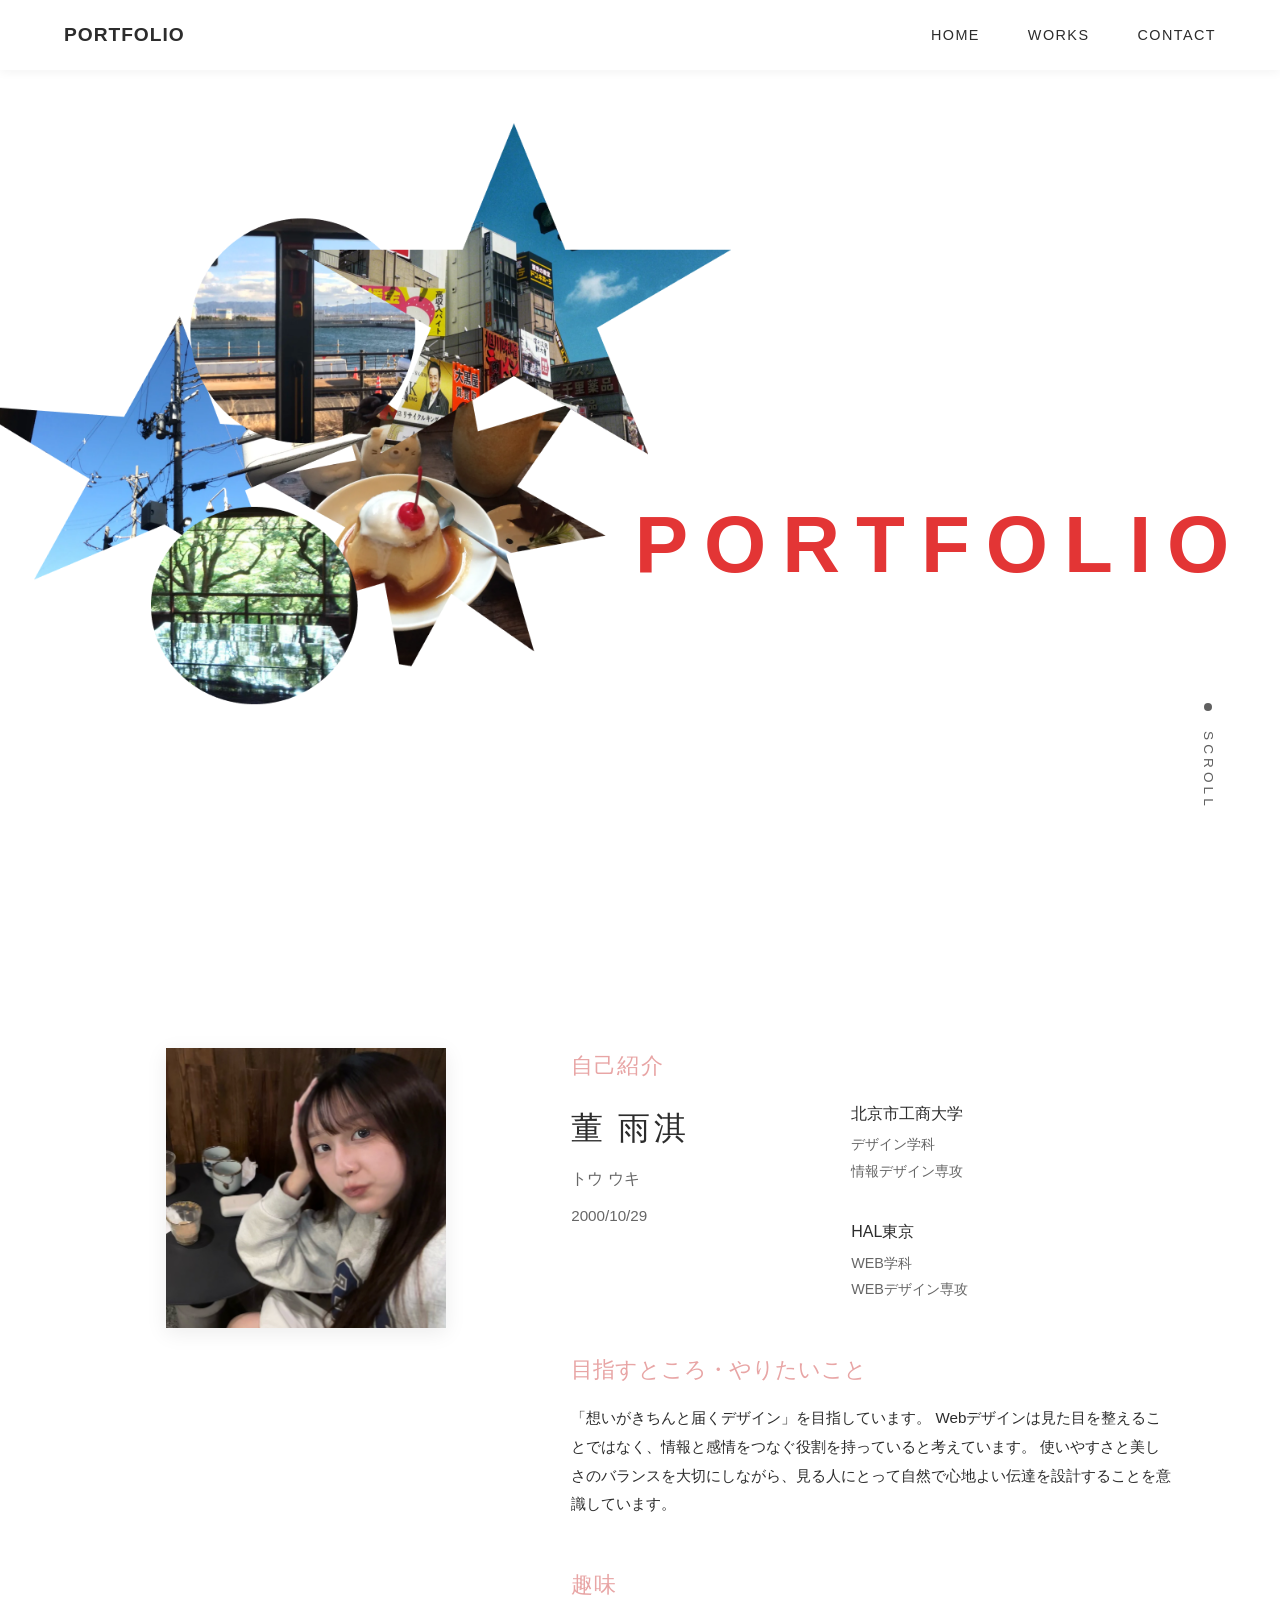
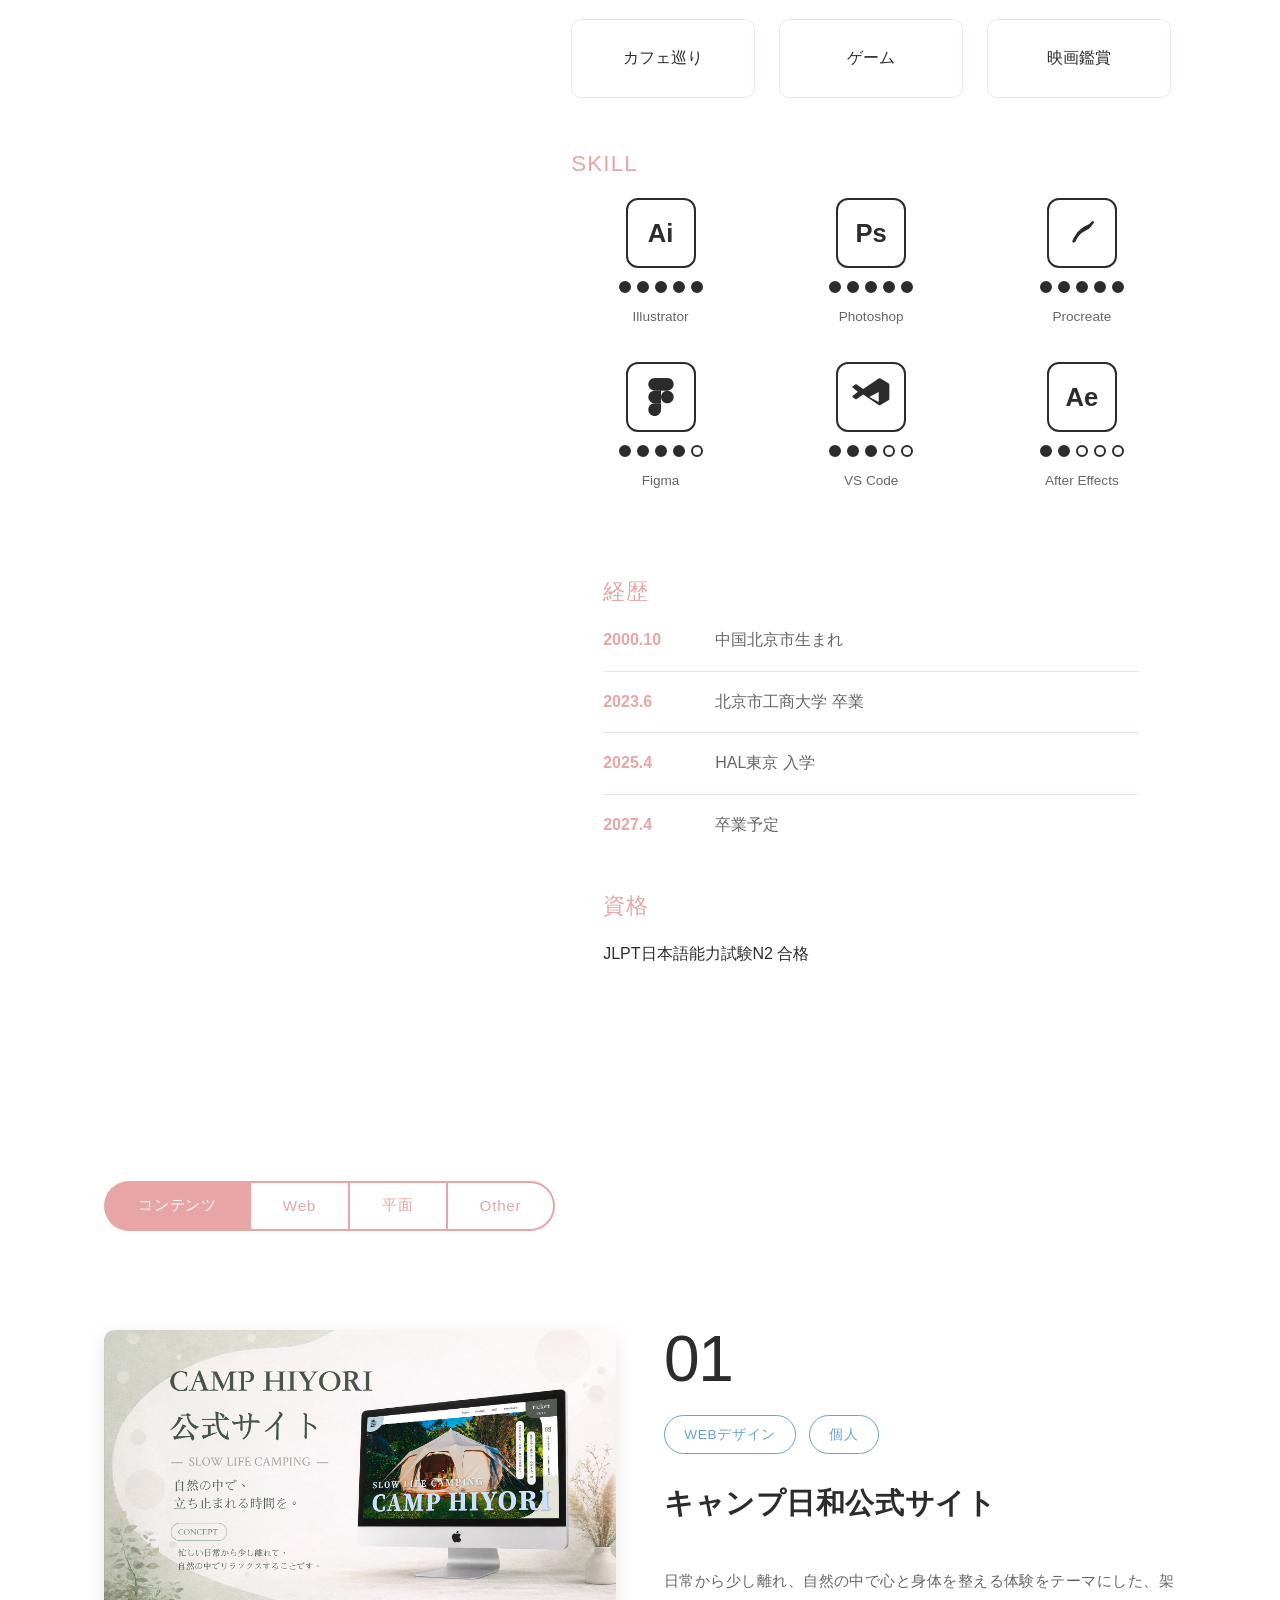
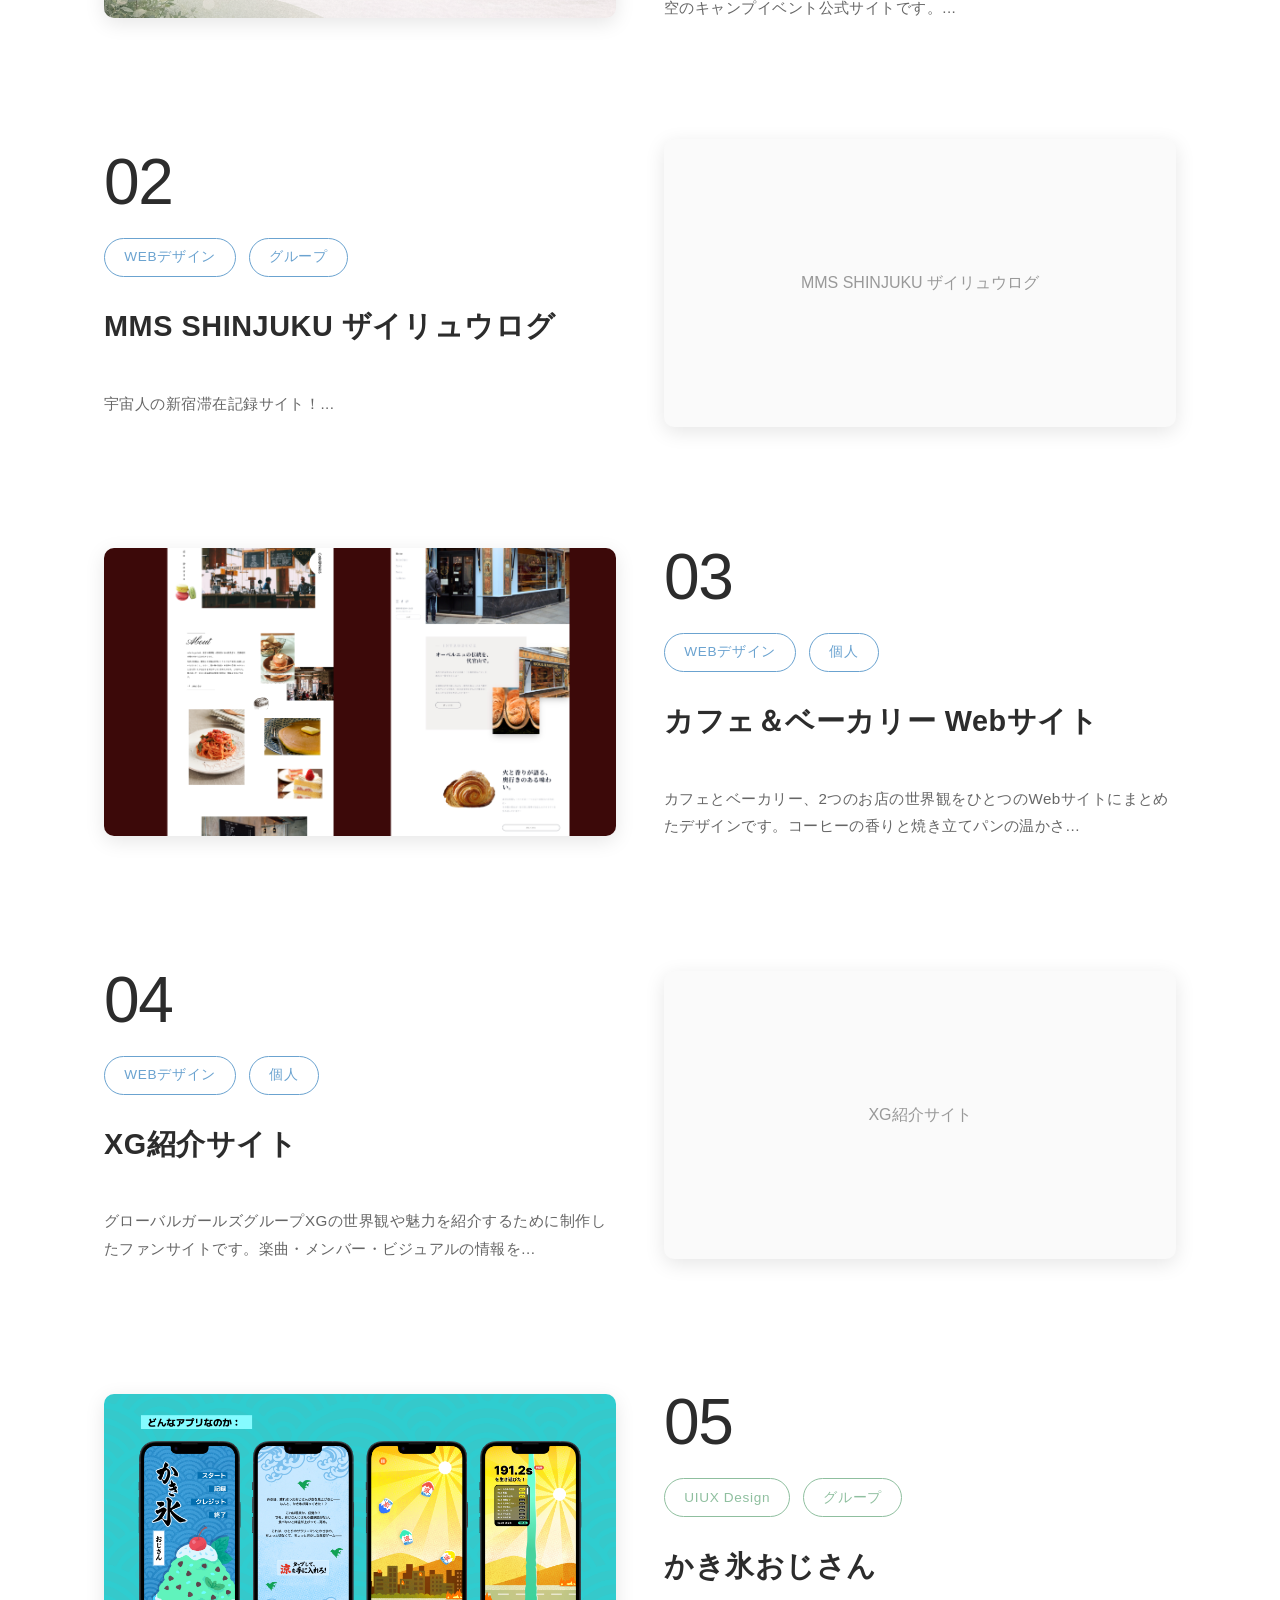
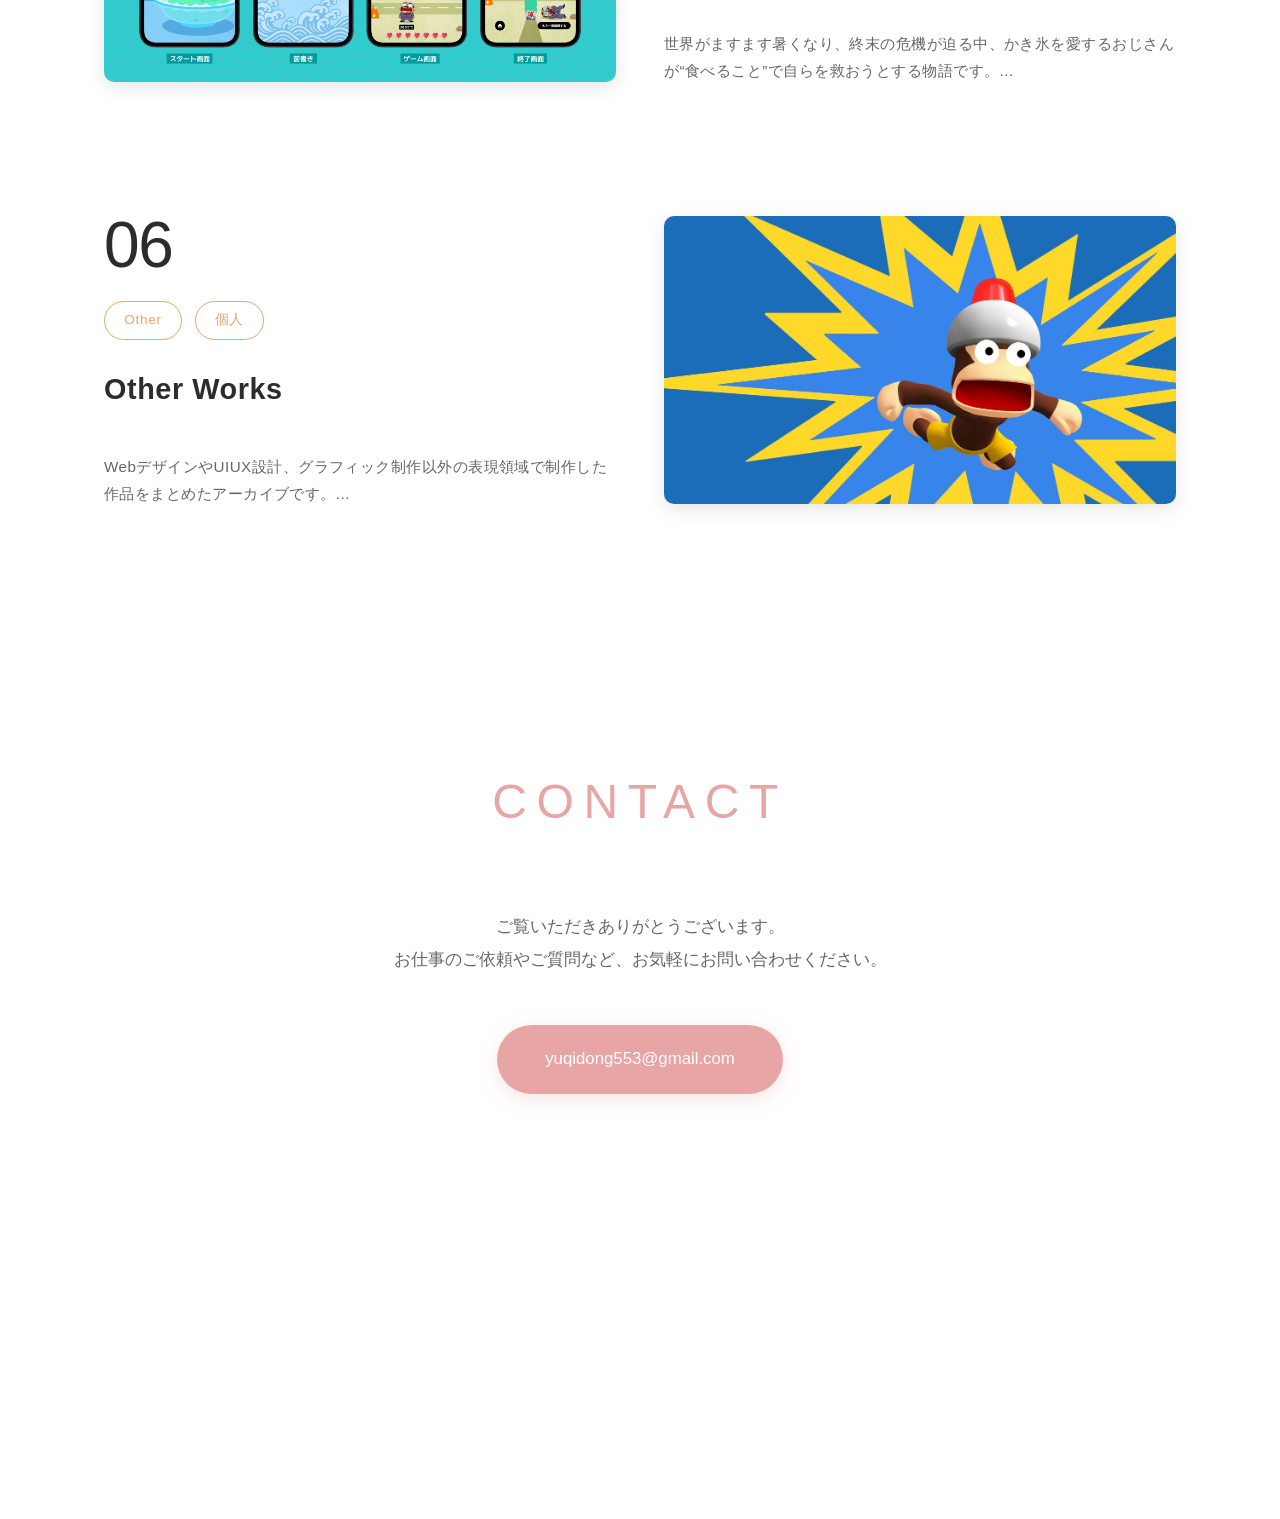
==== index.html @ 30894a7b "2.25" ====
<!DOCTYPE html>
<html lang="ja">
<head>
    <meta charset="UTF-8">
    <meta name="viewport" content="width=device-width, initial-scale=1.0">
    <title>トウ　ウキ - Portfolio</title>
    <link rel="stylesheet" href="style.css">
</head>
<body>
    <!-- ナビゲーション -->
    <nav class="navbar">
        <div class="nav-logo">PORTFOLIO</div>
        <ul class="nav-menu">
            <li><a href="#home" class="nav-link">HOME</a></li>
            <li><a href="#works" class="nav-link">WORKS</a></li>
            <li><a href="#contact" class="nav-link">CONTACT</a></li>
        </ul>
        <div class="hamburger">
            <span></span>
            <span></span>
            <span></span>
        </div>
    </nav>

    <!-- セクション1: ホーム -->
    <section id="home" class="section section-home">
        <div class="home-content">
            <div class="home-text">
                <h1 class="main-title">
                    <span class="title-line">PORTFOLIO</span>
                </h1>
            </div>
        </div>
        <div class="scroll-indicator-vertical">
            <span class="scroll-dot"></span>
            <span class="scroll-text">SCROLL</span>
            <div class="scroll-line-vertical"></div>
        </div>
    </section>

    <!-- セクション2: プロフィール -->
    <section id="profile" class="section section-profile">
        <div class="container">
            <div class="profile-content">
                <div class="profile-photo">
                    <div class="photo-frame">
                        <!-- 放置你的照片 -->
                        <img src="image/image 17.png" alt="Profile Photo" onerror="this.style.display='none'">
                    </div>
                </div>

                <div class="profile-details">
                    <h4 class="section-subtitle">自己紹介</h4>
                    <div class="profile-intro-card">
                        <div class="intro-main">
                            <div class="intro-left">
                                <h3 class="intro-name-jp">董 雨淇</h3>
                                <p class="intro-name-en">トウ ウキ</p>
                                <p class="intro-date">2000/10/29</p>
                            </div>
                            <div class="intro-right">
                                <div class="intro-education">
                                    <p class="intro-school">北京市工商大学</p>
                                    <p class="intro-major">デザイン学科</p>
                                    <p class="intro-major">情報デザイン専攻</p>
                                </div>
                                <div class="intro-education">
                                    <p class="intro-school">HAL東京</p>
                                    <p class="intro-major">WEB学科</p>
                                    <p class="intro-major">WEBデザイン専攻</p>
                                </div>
                            </div>
                        </div>
                    </div>


                    <div class="profile-experience">
                        <div class="experience-item">
                            <p class="experience-subtitle">目指すところ・やりたいこと</p>
                            <p class="experience-text">「想いがきちんと届くデザイン」を目指しています。
                                Webデザインは見た目を整えることではなく、情報と感情をつなぐ役割を持っていると考えています。
                                
                                使いやすさと美しさのバランスを大切にしながら、見る人にとって自然で心地よい伝達を設計することを意識しています。</p>
                        </div>
                    </div>

                    <div class="profile-interests">
                        <h4>趣味</h4>
                        <div class="interests-grid">
                            <div class="interest-item">
                                <p>カフェ巡り</p>
                            </div>
                            <div class="interest-item">
                                <p>ゲーム</p>
                            </div>
                            <div class="interest-item">
                                <p>映画鑑賞</p>
                            </div>
                        </div>
                    </div>

                    <div class="profile-skills">
                        <h4>SKILL</h4>
                        <div class="skills-icons">
                            <!-- 熟练度5 -->
                            <div class="skill-icon-item">
                                <div class="skill-icon ai">Ai</div>
                                <div class="skill-dots">
                                    <span class="dot filled"></span>
                                    <span class="dot filled"></span>
                                    <span class="dot filled"></span>
                                    <span class="dot filled"></span>
                                    <span class="dot filled"></span>
                                </div>
                                <span class="skill-label">Illustrator</span>
                            </div>
                            <div class="skill-icon-item">
                                <div class="skill-icon ps">Ps</div>
                                <div class="skill-dots">
                                    <span class="dot filled"></span>
                                    <span class="dot filled"></span>
                                    <span class="dot filled"></span>
                                    <span class="dot filled"></span>
                                    <span class="dot filled"></span>
                                </div>
                                <span class="skill-label">Photoshop</span>
                            </div>
                            <div class="skill-icon-item">
                                <div class="skill-icon procreate">
                                    <svg viewBox="0 0 100 100" fill="none" xmlns="http://www.w3.org/2000/svg">
                                        <path d="M30 70 Q40 45, 60 35 Q75 28, 78 22" stroke="currentColor" stroke-width="7" stroke-linecap="round" fill="none"/>
                                        <path d="M28 72 Q38 50, 55 42 Q68 36, 72 30" stroke="currentColor" stroke-width="7" stroke-linecap="round" fill="none"/>
                                    </svg>
                                </div>
                                <div class="skill-dots">
                                    <span class="dot filled"></span>
                                    <span class="dot filled"></span>
                                    <span class="dot filled"></span>
                                    <span class="dot filled"></span>
                                    <span class="dot filled"></span>
                                </div>
                                <span class="skill-label">Procreate</span>
                            </div>
                            <!-- 熟练度4 -->
                            <div class="skill-icon-item">
                                <div class="skill-icon figma">
                                    <svg viewBox="0 0 38 57" fill="none" xmlns="http://www.w3.org/2000/svg">
                                        <path d="M19 28.5C19 23.2533 23.2533 19 28.5 19C33.7467 19 38 23.2533 38 28.5C38 33.7467 33.7467 38 28.5 38C23.2533 38 19 33.7467 19 28.5Z" fill="#1ABCFE"/>
                                        <path d="M0 47.5C0 42.2533 4.25329 38 9.5 38H19V47.5C19 52.7467 14.7467 57 9.5 57C4.25329 57 0 52.7467 0 47.5Z" fill="#0ACF83"/>
                                        <path d="M19 0V19H28.5C33.7467 19 38 14.7467 38 9.5C38 4.25329 33.7467 0 28.5 0H19Z" fill="#FF7262"/>
                                        <path d="M0 9.5C0 14.7467 4.25329 19 9.5 19H19V0H9.5C4.25329 0 0 4.25329 0 9.5Z" fill="#F24E1E"/>
                                        <path d="M0 28.5C0 33.7467 4.25329 38 9.5 38H19V19H9.5C4.25329 19 0 23.2533 0 28.5Z" fill="#A259FF"/>
                                    </svg>
                                </div>
                                <div class="skill-dots">
                                    <span class="dot filled"></span>
                                    <span class="dot filled"></span>
                                    <span class="dot filled"></span>
                                    <span class="dot filled"></span>
                                    <span class="dot"></span>
                                </div>
                                <span class="skill-label">Figma</span>
                            </div>
                            <!-- 熟练度3 -->
                            <div class="skill-icon-item">
                                <div class="skill-icon vscode">
                                    <svg viewBox="0 0 100 100" fill="none" xmlns="http://www.w3.org/2000/svg">
                                        <path d="M95.9 13.9L75.1 1.5c-1.5-.9-3.4-.9-4.9 0L29.4 28.9 12.5 17c-1.2-.8-2.8-.8-4 .1L2.1 21.8c-1.3 1-1.3 2.9 0 3.9l13.4 10.5L2.1 46.7c-1.3 1-1.3 2.9 0 3.9l6.4 4.7c1.2.9 2.8.9 4 .1l16.9-11.9 40.8 27.4c1.5.9 3.4.9 4.9 0l20.8-12.4c1.5-.9 2.4-2.5 2.4-4.2V18.1c0-1.7-.9-3.3-2.4-4.2zM70.2 63.1L45.8 50l24.4-13.1v26.2z" fill="#007ACC"/>
                                    </svg>
                                </div>
                                <div class="skill-dots">
                                    <span class="dot filled"></span>
                                    <span class="dot filled"></span>
                                    <span class="dot filled"></span>
                                    <span class="dot"></span>
                                    <span class="dot"></span>
                                </div>
                                <span class="skill-label">VS Code</span>
                            </div>
                            <!-- 熟练度2 -->
                            <div class="skill-icon-item">
                                <div class="skill-icon ae">Ae</div>
                                <div class="skill-dots">
                                    <span class="dot filled"></span>
                                    <span class="dot filled"></span>
                                    <span class="dot"></span>
                                    <span class="dot"></span>
                                    <span class="dot"></span>
                                </div>
                                <span class="skill-label">After Effects</span>
                            </div>
                        </div>
                    </div>

                    <div class="profile-info">
                        <h4>経歴</h4>
                        <ul class="timeline">
                            <li>
                                <span class="year">2000.10</span>
                                <span class="description">中国北京市生まれ</span>
                            </li>
                            <li>
                                <span class="year">2023.6</span>
                                <span class="description">北京市工商大学 卒業</span>
                            </li>
                            <li>
                                <span class="year">2025.4</span>
                                <span class="description">HAL東京 入学</span>
                            </li>
                            <li>
                                <span class="year">2027.4</span>
                                <span class="description">卒業予定</span>
                            </li>
                        </ul>
                        
                        <h4 style="margin-top: 2rem;">資格</h4>
                        <p>JLPT日本語能力試験N2 合格</p>
                    </div>
                </div>
            </div>
        </div>
    </section>

    <!-- セクション3: 作品一覧 -->
    <section id="works" class="section section-works">
        <div class="container">
            <!-- カテゴリーフィルター -->
            <div class="category-filter">
                <button class="filter-btn active" data-category="all">コンテンツ</button>
                <button class="filter-btn" data-category="web">Web</button>
                <button class="filter-btn" data-category="graphic">平面</button>
                <button class="filter-btn" data-category="other">Other</button>
            </div>

            <!-- 作品グリッド -->
            <div class="works-grid" id="worksGrid">
                <!-- 作品はJavaScriptで動的に生成 -->
            </div>
        </div>
    </section>

    <!-- 作品詳細モーダル -->
    <div class="modal" id="workModal">
        <div class="modal-overlay"></div>
        <div class="modal-content">
            <button class="modal-close">&times;</button>
            <div class="modal-body">
                <div class="modal-images">
                    <!-- 作品画像 -->
                </div>
                <div class="modal-info">
                    <h3 class="work-title"></h3>
                    <div class="work-meta">
                        <span class="work-category"></span>
                        <span class="work-year"></span>
                    </div>
                    <div class="work-description"></div>
                    <div class="work-details">
                        <div class="detail-item">
                            <h4>使用ツール</h4>
                            <p class="work-tools"></p>
                        </div>
                        <div class="detail-item">
                            <h4>制作期間</h4>
                            <p class="work-duration"></p>
                        </div>
                        <div class="detail-item">
                            <h4>担当範囲</h4>
                            <p class="work-role"></p>
                        </div>
                    </div>
                </div>
            </div>
        </div>
    </div>

    <!-- セクション4: コンタクト -->
    <section id="contact" class="section section-contact">
        <div class="container">
            <h2 class="section-title">CONTACT</h2>
            <div class="contact-content">
                <p class="contact-text">
                    ご覧いただきありがとうございます。<br>
                    お仕事のご依頼やご質問など、お気軽にお問い合わせください。
                </p>
                <div class="contact-info">
                    <a href="mailto:your.email@example.com" class="contact-btn">
                        yuqidong553@gmail.com
                    </a>
                </div>
            </div>
        </div>
    </section>

    <script src="script.js"></script>
</body>
</html>
---- style.css ----
/* ========================================
   リセット & 基本設定
   ======================================== */
* {
    margin: 0;
    padding: 0;
    box-sizing: border-box;
}

:root {
    --primary-color: #E8A5A5;
    --secondary-color: #D88B8B;
    --accent-color: #F5C4C4;
    --text-dark: #2C2C2C;
    --text-light: #666666;
    --bg-light: #FAFAFA;
    --bg-white: #FFFFFF;
    --border-color: #F0E5E5;
    --transition: all 0.3s cubic-bezier(0.4, 0, 0.2, 1);
}

html {
    scroll-behavior: smooth;
    font-size: 16px;
}

body {
    font-family: 'Hiragino Kaku Gothic ProN', 'ヒラギノ角ゴ ProN W3', 'Yu Gothic', 'YuGothic', 'メイリオ', Meiryo, sans-serif;
    color: var(--text-dark);
    background-color: var(--bg-white);
    line-height: 1.8;
    overflow-x: hidden;
}

img {
    max-width: 100%;
    height: auto;
    display: block;
}

a {
    text-decoration: none;
    color: inherit;
    transition: var(--transition);
}

button {
    border: none;
    background: none;
    cursor: pointer;
    font-family: inherit;
}

/* ========================================
   ナビゲーション
   ======================================== */
.navbar {
    position: fixed;
    top: 0;
    left: 0;
    right: 0;
    height: 70px;
    background-color: rgba(255, 255, 255, 0.95);
    backdrop-filter: blur(10px);
    display: flex;
    justify-content: space-between;
    align-items: center;
    padding: 0 5%;
    z-index: 1000;
    box-shadow: 0 2px 10px rgba(0, 0, 0, 0.05);
    transition: transform 0.3s ease-in-out;
    transform: translateY(0);
}

.nav-logo {
    font-size: 1.2rem;
    font-weight: 600;
    letter-spacing: 0.05em;
}

.nav-menu {
    display: flex;
    list-style: none;
    gap: 3rem;
}

.nav-link {
    font-size: 0.9rem;
    letter-spacing: 0.1em;
    font-weight: 500;
    position: relative;
}

.nav-link::after {
    content: '';
    position: absolute;
    bottom: -5px;
    left: 0;
    width: 0;
    height: 2px;
    background-color: var(--primary-color);
    transition: var(--transition);
}

.nav-link:hover::after {
    width: 100%;
}

.hamburger {
    display: none;
    flex-direction: column;
    gap: 5px;
    cursor: pointer;
}

.hamburger span {
    width: 25px;
    height: 2px;
    background-color: var(--text-dark);
    transition: var(--transition);
}

/* ========================================
   共通セクションスタイル
   ======================================== */
.section {
    min-height: 100vh;
    padding: 100px 0 80px;
    position: relative;
}

.container {
    max-width: 1200px;
    margin: 0 auto;
    padding: 0 5%;
}

.section-title {
    font-size: 3rem;
    font-weight: 300;
    letter-spacing: 0.2em;
    text-align: center;
    margin-bottom: 4rem;
    position: relative;
    display: inline-block;
    left: 50%;
    transform: translateX(-50%);
}

.section-title {
    color: var(--primary-color);
}

.section-title::after {
    content: '';
    position: absolute;
    bottom: -15px;
    left: 50%;
    transform: translateX(-50%);
    width: 60px;
    height: 2px;
    background-color: var(--primary-color);
}

/* ========================================
   ホームセクション
   ======================================== */
.section-home {
    display: flex;
    align-items: center;
    justify-content: center;
    background-image: url('image/1.png');
    background-size: cover;
    background-position: center 30%;
    background-repeat: no-repeat;
    position: relative;
    overflow: hidden;
    padding: 70px 0 0 0;
    min-height: 100vh;
}

.home-content {
    display: flex;
    align-items: flex-start;
    justify-content: center;
    width: 100%;
    max-width: 1200px;
    padding-top: 8vh;
}

.home-text {
    text-align: center;
    margin-left: 50%;
    margin-top: 8%;
    animation: fadeInUp 1s ease;
}

.main-title {
    font-size: 5rem;
    font-family: 'Arial Black', Arial, sans-serif;
    font-weight: 900;
    letter-spacing: 0.2em;
    line-height: 1.2;
    margin-bottom: 3rem;
    color: #e33535;
    position: relative;
}

.title-line {
    display: block;
}

.title-years {
    display: block;
    font-size: 2rem;
    color: var(--primary-color);
    margin-top: 1rem;
    position: relative;
}

.title-years::before {
    content: '{';
    position: absolute;
    left: -30px;
    color: var(--primary-color);
}

.title-years::after {
    content: '}';
    position: absolute;
    right: -30px;
    color: var(--primary-color);
}

.name-jp {
    font-size: 2rem;
    font-weight: 500;
    margin-bottom: 0.5rem;
    letter-spacing: 0.2em;
    color: var(--text-dark);
}

.name-en {
    font-size: 1.2rem;
    font-weight: 300;
    color: var(--text-light);
    letter-spacing: 0.1em;
}


.scroll-indicator {
    position: absolute;
    bottom: 40px;
    left: 50%;
    transform: translateX(-50%);
    display: flex;
    flex-direction: column;
    align-items: center;
    gap: 10px;
    color: var(--text-light);
    font-size: 0.8rem;
    letter-spacing: 0.2em;
}

.scroll-line {
    width: 1px;
    height: 50px;
    background-color: var(--text-light);
    animation: scrollAnimation 2s infinite;
}

@keyframes scrollAnimation {
    0%, 100% {
        transform: translateY(0);
        opacity: 0;
    }
    50% {
        transform: translateY(20px);
        opacity: 1;
    }
}


/* 竖向滚动指示器 - 右下角 */
.scroll-indicator-vertical {
    position: absolute;
    bottom: -10px;
    right: 60px;
    display: flex;
    flex-direction: column;
    align-items: center;
    gap: 15px;
    z-index: 10;
    opacity: 0.7;
    transition: opacity 0.3s ease;
}

.scroll-indicator-vertical:hover {
    opacity: 1;
}

.scroll-dot {
    width: 8px;
    height: 8px;
    background-color: #1d1d1d;
    border-radius: 50%;
    animation: dotPulse 2s infinite;
}

.scroll-text {
    writing-mode: vertical-rl;
    text-orientation: mixed;
    font-size: 0.85rem;
    font-weight: 500;
    letter-spacing: 0.3em;
    color: #1d1d1d;
    margin: 5px 0;
}

.scroll-line-vertical {
    width: 2px;
    height: 80px;
    background-color: transparent;
    position: relative;
    overflow: hidden;
}

.scroll-line-vertical::before {
    content: '';
    position: absolute;
    top: -80px;
    left: 0;
    width: 100%;
    height: 80px;
    background-color: #1d1d1d;
    animation: lineFlow 2.5s infinite ease-in-out;
}

@keyframes dotPulse {
    0%, 100% {
        opacity: 0.4;
        transform: scale(1);
    }
    50% {
        opacity: 1;
        transform: scale(1.2);
    }
}

@keyframes lineFlow {
    0% {
        top: -80px;
    }
    100% {
        top: 80px;
    }
}

/* ========================================
   プロフィールセクション
   ======================================== */
.section-profile {
    background-color: #FFFFFF;
}

.section-profile .container {
    max-width: 1200px;
}

.profile-content {
    display: grid;
    grid-template-columns: 1fr 1.5fr;
    gap: 4rem;
    margin-top: 3rem;
}

.profile-photo {
    text-align: center;
}

.photo-frame {
    width: 280px;
    height: 280px;
    margin: 0 auto 2rem;
    overflow: hidden;
    background: #F5F5F5;
    display: flex;
    align-items: center;
    justify-content: center;
    box-shadow: 0 5px 20px rgba(0, 0, 0, 0.08);
}

.photo-frame img {
    width: 100%;
    height: 100%;
    object-fit: cover;
}

.profile-name {
    font-size: 1.8rem;
    font-weight: 500;
    margin-bottom: 0.5rem;
}

.profile-name-en {
    font-size: 1.1rem;
    color: var(--text-light);
    font-weight: 300;
}

.profile-details {
    max-width: 600px;
}

.profile-details h4 {
    font-size: 1.4rem;
    font-weight: 500;
    margin-bottom: 1rem;
    color: var(--primary-color);
    letter-spacing: 0.05em;
    line-height: 1.6;
}

/* 红色副标题 - 统一样式 */
.section-subtitle {
    font-size: 1.4rem;
    font-weight: 500;
    margin-bottom: 1.5rem;
    color: var(--primary-color) !important;
    letter-spacing: 0.05em;
    line-height: 1.6;
}

/* 个人信息卡片 */
.profile-intro-card {
    background-color: transparent;
    padding: 0;
    margin-bottom: 3rem;
}

.intro-main {
    display: flex;
    gap: 5rem;
    align-items: flex-start;
}

.intro-left {
    flex-shrink: 0;
    min-width: 200px;
}

.intro-right {
    display: flex;
    flex-direction: column;
    gap: 2rem;
}

.intro-name-jp {
    font-size: 2rem;
    font-weight: 500;
    color: var(--text-dark);
    margin-bottom: 0.5rem;
    letter-spacing: 0.1em;
}

.intro-name-en {
    font-size: 1rem;
    color: var(--text-light);
    margin-bottom: 0.5rem;
    font-weight: 300;
}

.intro-date {
    font-size: 0.95rem;
    color: var(--text-light);
}

.intro-divider {
    display: none;
}

.intro-education {
    margin: 0;
}

.intro-school {
    font-size: 1rem;
    font-weight: 500;
    color: var(--text-dark);
    margin-bottom: 0.3rem;
}

.intro-major {
    font-size: 0.9rem;
    color: var(--text-light);
    margin-bottom: 0.2rem;
    line-height: 1.6;
}

.profile-motto {
    margin-bottom: 3rem;
    padding: 0;
}

.motto-text {
    font-size: 1.3rem;
    font-weight: 500;
    color: var(--primary-color);
    margin-bottom: 1.5rem;
    padding: 1rem;
    border-left: 3px solid var(--primary-color);
    background-color: rgba(139, 168, 136, 0.05);
}

.motto-description {
    color: var(--text-light);
    line-height: 2;
}

.motto-description p {
    margin-bottom: 1rem;
}

/* 学习经历和目标模块 */
.profile-experience {
    margin-top: 3rem;
    margin-bottom: 3rem;
}

.experience-item {
    margin-bottom: 2.5rem;
}

.experience-item:last-child {
    margin-bottom: 0;
}

.experience-title {
    font-size: 0.9rem;
    font-weight: 400;
    color: var(--text-dark);
    margin-bottom: 0.8rem;
    letter-spacing: 0.05em;
}

.experience-subtitle {
    font-size: 1.4rem;
    font-weight: 500;
    color: var(--primary-color);
    margin-bottom: 1rem;
    line-height: 1.6;
}

.experience-text {
    font-size: 0.95rem;
    color: var(--text-dark);
    line-height: 1.9;
    margin-bottom: 0.8rem;
}

.experience-text:last-child {
    margin-bottom: 0;
}

.profile-interests {
    margin-bottom: 3rem;
}

.interests-grid {
    display: grid;
    grid-template-columns: repeat(3, 1fr);
    gap: 1.5rem;
}

.interest-item {
    text-align: center;
    padding: 1.5rem;
    background-color: var(--bg-white);
    border: 1px solid var(--border-color);
    border-radius: 10px;
    transition: var(--transition);
}

.interest-item:hover {
    transform: translateY(-5px);
    box-shadow: 0 10px 25px rgba(0, 0, 0, 0.1);
}


.profile-skills {
    margin-bottom: 3rem;
}

/* 技能图标网格 */
.skills-icons {
    display: grid;
    grid-template-columns: repeat(3, 1fr);
    gap: 2rem;
}

.skill-icon-item {
    display: flex;
    flex-direction: column;
    align-items: center;
    gap: 0.8rem;
}

.skill-label {
    font-size: 0.85rem;
    color: var(--text-light);
    text-align: center;
    font-weight: 400;
}

/* 技能图标样式 - 线框风格 */
.skill-icon {
    width: 70px;
    height: 70px;
    border-radius: 12px;
    display: flex;
    align-items: center;
    justify-content: center;
    font-size: 1.6rem;
    font-weight: 600;
    color: var(--text-dark);
    background: transparent;
    border: 2px solid var(--text-dark);
    transition: all 0.3s ease;
}

.skill-icon:hover {
    transform: translateY(-5px);
    border-color: var(--primary-color);
    color: var(--primary-color);
}

/* Adobe Illustrator */
.skill-icon.ai {
    font-family: 'Arial', sans-serif;
}

/* Adobe Photoshop */
.skill-icon.ps {
    font-family: 'Arial', sans-serif;
}

/* Adobe After Effects */
.skill-icon.ae {
    font-family: 'Arial', sans-serif;
}

/* Procreate */
.skill-icon.procreate {
    padding: 14px;
}

.skill-icon.procreate svg {
    width: 100%;
    height: 100%;
}

.skill-icon.procreate svg path {
    stroke: var(--text-dark);
    transition: all 0.3s ease;
}

.skill-icon.procreate:hover svg path {
    stroke: var(--primary-color);
}

/* Figma */
.skill-icon.figma {
    padding: 14px;
}

.skill-icon.figma svg {
    width: 100%;
    height: 100%;
}

.skill-icon.figma svg path {
    fill: var(--text-dark);
    transition: fill 0.3s ease;
}

.skill-icon.figma:hover svg path {
    fill: var(--primary-color);
}

/* VS Code */
.skill-icon.vscode {
    padding: 14px;
}

.skill-icon.vscode svg {
    width: 100%;
    height: 100%;
}

.skill-icon.vscode svg path {
    fill: var(--text-dark);
    transition: fill 0.3s ease;
}

.skill-icon.vscode:hover svg path {
    fill: var(--primary-color);
}

/* 圆点技能显示 */
.skill-dots {
    display: flex;
    gap: 6px;
    justify-content: center;
}

.dot {
    width: 12px;
    height: 12px;
    border-radius: 50%;
    border: 2px solid var(--text-dark);
    background-color: transparent;
    transition: all 0.3s ease;
}

.dot.filled {
    background-color: var(--text-dark);
}

/* 悬停效果 */
.skill-icon-item:hover .dot.filled {
    background-color: var(--primary-color);
    border-color: var(--primary-color);
    transform: scale(1.15);
}

.profile-info {
    background-color: var(--bg-white);
    padding: 2rem;
    border-radius: 10px;
}

.timeline {
    list-style: none;
    padding-left: 0;
}

.timeline li {
    display: flex;
    gap: 2rem;
    margin-bottom: 1rem;
    padding-bottom: 1rem;
    border-bottom: 1px solid var(--border-color);
}

.timeline li:last-child {
    border-bottom: none;
}

.year {
    font-weight: 600;
    color: var(--primary-color);
    min-width: 80px;
}

.description {
    color: var(--text-light);
}

/* ========================================
   作品セクション
   ======================================== */
.section-works {
    background-color: #FFFFFF;
}

.section-works .container {
    max-width: 1200px;
}

.category-filter {
    display: flex;
    justify-content: flex-start;
    gap: 0;
    margin-bottom: 4rem;
    flex-wrap: wrap;
}

.filter-btn {
    padding: 0.8rem 2rem;
    border: 2px solid var(--primary-color);
    border-radius: 30px;
    font-size: 0.95rem;
    font-weight: 400;
    letter-spacing: 0.05em;
    transition: var(--transition);
    background-color: var(--bg-white);
    color: var(--primary-color);
}

.filter-btn:first-child {
    border-radius: 30px 0 0 30px;
    border-right: none;
}

.filter-btn:not(:first-child):not(:last-child) {
    border-radius: 0;
    border-right: none;
}

.filter-btn:last-child {
    border-radius: 0 30px 30px 0;
}

.filter-btn:hover {
    background-color: rgba(232, 165, 165, 0.1);
}

.filter-btn.active {
    background-color: var(--primary-color);
    color: var(--bg-white);
    border-color: var(--primary-color);
}

.works-grid {
    display: flex;
    flex-direction: column;
    gap: 4rem;
}

.work-card {
    display: grid;
    grid-template-columns: 1fr 1fr;
    gap: 3rem;
    align-items: center;
    background-color: transparent;
    transition: var(--transition);
    cursor: pointer;
}

.work-card:nth-child(even) {
    direction: rtl;
}

.work-card:nth-child(even) > * {
    direction: ltr;
}

.work-card.hidden {
    display: none;
}

.work-image {
    width: 100%;
    aspect-ratio: 16/9;
    background: var(--bg-light);
    display: flex;
    align-items: center;
    justify-content: center;
    overflow: hidden;
    position: relative;
    border-radius: 10px;
    box-shadow: 0 5px 20px rgba(0, 0, 0, 0.1);
}

.work-image img {
    width: 100%;
    height: 100%;
    object-fit: cover;
    transition: var(--transition);
}

.work-card:hover .work-image img {
    transform: scale(1.05);
}

.work-info {
    padding: 2rem 0;
    display: flex;
    flex-direction: column;
    gap: 1.5rem;
}

.work-number {
    font-size: 4rem;
    font-weight: 300;
    color: var(--text-dark);
    line-height: 1;
    letter-spacing: -0.02em;
}

.work-tags {
    display: flex;
    gap: 0.8rem;
    flex-wrap: wrap;
}

.work-tag {
    padding: 0.4rem 1.2rem;
    border: 1.5px solid;
    border-radius: 20px;
    font-size: 0.85rem;
    letter-spacing: 0.05em;
    background-color: transparent;
}

.work-tag.blue {
    border-color: #6BA3D0;
    color: #6BA3D0;
}

.work-tag.green {
    border-color: #8FBF9F;
    color: #8FBF9F;
}

.work-tag.orange {
    border-color: #E8A56E;
    color: #E8A56E;
}

.work-tag.pink {
    border-color: var(--primary-color);
    color: var(--primary-color);
}

.work-tag.yellow {
    border-color: #E8D46E;
    color: #E8D46E;
}

.work-card-title {
    font-size: 1.8rem;
    font-weight: 600;
    margin-bottom: 0.8rem;
    color: var(--text-dark);
    letter-spacing: 0.02em;
}

.work-card-description {
    font-size: 0.95rem;
    color: var(--text-light);
    line-height: 1.8;
    letter-spacing: 0.03em;
}

/* ========================================
   モーダル
   ======================================== */
.modal {
    position: fixed;
    top: 0;
    left: 0;
    right: 0;
    bottom: 0;
    z-index: 2000;
    display: none;
    align-items: center;
    justify-content: center;
    padding: 2rem;
}

.modal.active {
    display: flex;
}

.modal-overlay {
    position: absolute;
    top: 0;
    left: 0;
    right: 0;
    bottom: 0;
    background-color: rgba(0, 0, 0, 0.8);
    backdrop-filter: blur(5px);
}

.modal-content {
    position: relative;
    background-color: var(--bg-white);
    border-radius: 20px;
    max-width: 1000px;
    width: 100%;
    max-height: 90vh;
    overflow-y: auto;
    z-index: 2001;
    animation: modalSlideIn 0.3s ease;
}

@keyframes modalSlideIn {
    from {
        opacity: 0;
        transform: translateY(30px);
    }
    to {
        opacity: 1;
        transform: translateY(0);
    }
}

.modal-close {
    position: absolute;
    top: 20px;
    right: 20px;
    width: 40px;
    height: 40px;
    border-radius: 50%;
    background-color: var(--bg-white);
    font-size: 1.5rem;
    display: flex;
    align-items: center;
    justify-content: center;
    z-index: 2002;
    box-shadow: 0 2px 10px rgba(0, 0, 0, 0.1);
    transition: var(--transition);
}

.modal-close:hover {
    background-color: var(--primary-color);
    color: var(--bg-white);
    transform: rotate(90deg);
}

.modal-body {
    display: grid;
    grid-template-columns: 1.5fr 1fr;
    gap: 3rem;
    padding: 3rem;
}

.modal-images {
    display: flex;
    flex-direction: column;
    gap: 1rem;
}

.modal-images img {
    width: 100%;
    border-radius: 10px;
    box-shadow: 0 5px 20px rgba(0, 0, 0, 0.1);
}

.work-title {
    font-size: 2rem;
    font-weight: 600;
    margin-bottom: 1rem;
}

.work-meta {
    display: flex;
    gap: 1.5rem;
    margin-bottom: 2rem;
    font-size: 0.9rem;
    color: var(--text-light);
}

.work-category {
    padding: 0.3rem 1rem;
    background-color: var(--primary-color);
    color: var(--bg-white);
    border-radius: 20px;
    font-size: 0.85rem;
}

.work-description {
    line-height: 2;
    margin-bottom: 2rem;
    color: var(--text-dark);
}

.work-details {
    display: flex;
    flex-direction: column;
    gap: 1.5rem;
}

.detail-item h4 {
    font-size: 0.9rem;
    color: var(--secondary-color);
    margin-bottom: 0.5rem;
    font-weight: 600;
}

.detail-item p {
    color: var(--text-light);
    line-height: 1.8;
}

/* ========================================
   コンタクトセクション
   ======================================== */
.section-contact {
    background-color: #FFFFFF;
    text-align: center;
    padding-top: 140px;
    padding-bottom: 120px;
}

.section-contact .container {
    max-width: 1200px;
}

.section-contact .section-title {
    text-align: center;
    left: auto;
    transform: none;
    display: block;
    width: 100%;
    margin-left: 0;
    margin-right: 0;
    margin-bottom: 3rem;
    position: relative;
}

.section-contact .section-title::after {
    display: none;
}

.contact-content {
    max-width: 800px;
    margin: 4rem auto 0;
    text-align: center;
}

.contact-text {
    font-size: 1.05rem;
    line-height: 2;
    margin-bottom: 3rem;
    color: var(--text-light);
}

.contact-btn {
    display: inline-flex;
    align-items: center;
    justify-content: center;
    gap: 1rem;
    padding: 1.2rem 3rem;
    background-color: var(--primary-color);
    color: var(--bg-white);
    border-radius: 50px;
    font-size: 1.05rem;
    font-weight: 400;
    transition: var(--transition);
    box-shadow: 0 5px 20px rgba(232, 165, 165, 0.3);
}

.contact-btn:hover {
    background-color: var(--secondary-color);
    transform: translateY(-3px);
    box-shadow: 0 10px 30px rgba(232, 165, 165, 0.4);
}

/* ========================================
   フッター
   ======================================== */
.footer {
    padding: 2rem;
    text-align: center;
    background-color: var(--text-dark);
    color: var(--bg-white);
    font-size: 0.9rem;
}

/* ========================================
   レスポンシブデザイン
   ======================================== */
@media (max-width: 1024px) {
    .home-content {
        flex-direction: column;
        text-align: center;
    }
    
    .main-title {
        font-size: 3.5rem;
    }
    
    .profile-content {
        grid-template-columns: 1fr;
        gap: 3rem;
    }
    
    .work-card {
        grid-template-columns: 1fr;
        gap: 2rem;
    }
    
    .work-card:nth-child(even) {
        direction: ltr;
    }
    
    .modal-body {
        grid-template-columns: 1fr;
    }
}

@media (max-width: 768px) {
    .nav-menu {
        position: fixed;
        top: 70px;
        left: -100%;
        width: 100%;
        height: calc(100vh - 70px);
        background-color: var(--bg-white);
        flex-direction: column;
        align-items: center;
        justify-content: center;
        gap: 2rem;
        transition: var(--transition);
    }
    
    .nav-menu.active {
        left: 0;
    }
    
    .hamburger {
        display: flex;
    }
    
    .hamburger.active span:nth-child(1) {
        transform: rotate(45deg) translate(7px, 7px);
    }
    
    .hamburger.active span:nth-child(2) {
        opacity: 0;
    }
    
    .hamburger.active span:nth-child(3) {
        transform: rotate(-45deg) translate(7px, -7px);
    }
    
    .main-title {
        font-size: 2.5rem;
    }
    
    .name-jp {
        font-size: 1.8rem;
    }
    
    .avatar-circle {
        width: 300px;
        height: 300px;
    }
    
    .section-title {
        font-size: 2rem;
    }
    
    .works-grid {
        grid-template-columns: 1fr;
    }
    
    .interests-grid {
        grid-template-columns: 1fr;
    }
    
    .skills-icons {
        grid-template-columns: repeat(2, 1fr);
    }
    
    .modal-content {
        margin: 1rem;
    }
    
    .modal-body {
        padding: 2rem 1.5rem;
    }
}

@media (max-width: 480px) {
    .section {
        padding: 80px 5% 60px;
    }
    
    .main-title {
        font-size: 2rem;
    }
    
    .title-years {
        font-size: 1.5rem;
    }
    
    .avatar-circle {
        width: 250px;
        height: 250px;
    }
}

/* ========================================
   动画效果
   ======================================== */
@keyframes fadeInUp {
    from {
        opacity: 0;
        transform: translateY(30px);
    }
    to {
        opacity: 1;
        transform: translateY(0);
    }
}

@keyframes fadeIn {
    from {
        opacity: 0;
    }
    to {
        opacity: 1;
    }
}

@keyframes slideInLeft {
    from {
        opacity: 0;
        transform: translateX(-30px);
    }
    to {
        opacity: 1;
        transform: translateX(0);
    }
}

@keyframes slideInRight {
    from {
        opacity: 0;
        transform: translateX(30px);
    }
    to {
        opacity: 1;
        transform: translateX(0);
    }
}

@keyframes scaleIn {
    from {
        opacity: 0;
        transform: scale(0.9);
    }
    to {
        opacity: 1;
        transform: scale(1);
    }
}

/* 页面加载动画 */
.animate-on-scroll {
    opacity: 0;
    transform: translateY(30px);
    transition: opacity 0.8s ease, transform 0.8s ease;
}

.animate-on-scroll.animated {
    opacity: 1;
    transform: translateY(0);
}

/* 悬停效果增强 */
.work-card {
    transition: all 0.4s cubic-bezier(0.4, 0, 0.2, 1);
}

.work-card:hover {
    transform: translateY(-10px) scale(1.02);
}

.interest-item {
    transition: all 0.3s ease;
}

.interest-item:hover {
    transform: translateY(-5px);
    box-shadow: 0 10px 30px rgba(232, 165, 165, 0.2);
    border-color: var(--primary-color);
}

/* 按钮波纹效果 */
.filter-btn {
    position: relative;
    overflow: hidden;
}

.filter-btn::before {
    content: '';
    position: absolute;
    top: 50%;
    left: 50%;
    width: 0;
    height: 0;
    border-radius: 50%;
    background: rgba(232, 165, 165, 0.3);
    transform: translate(-50%, -50%);
    transition: width 0.6s, height 0.6s;
}

.filter-btn:hover::before {
    width: 300px;
    height: 300px;
}

/* 导航栏滚动效果 */
.navbar {
    transition: all 0.3s ease;
}

.navbar.scrolled {
    background-color: rgba(255, 255, 255, 0.98);
    box-shadow: 0 2px 20px rgba(0, 0, 0, 0.1);
}

/* 链接下划线动画 */
.nav-link::after {
    transition: width 0.3s ease;
}

/* 模态窗口动画 */
.modal.active .modal-content {
    animation: modalSlideIn 0.4s cubic-bezier(0.4, 0, 0.2, 1);
}

/* Scroll indicator 动画增强 */
.scroll-indicator {
    animation: fadeIn 2s ease 1s both;
}

.scroll-line {
    animation: scrollAnimation 2s infinite 1.5s;
}
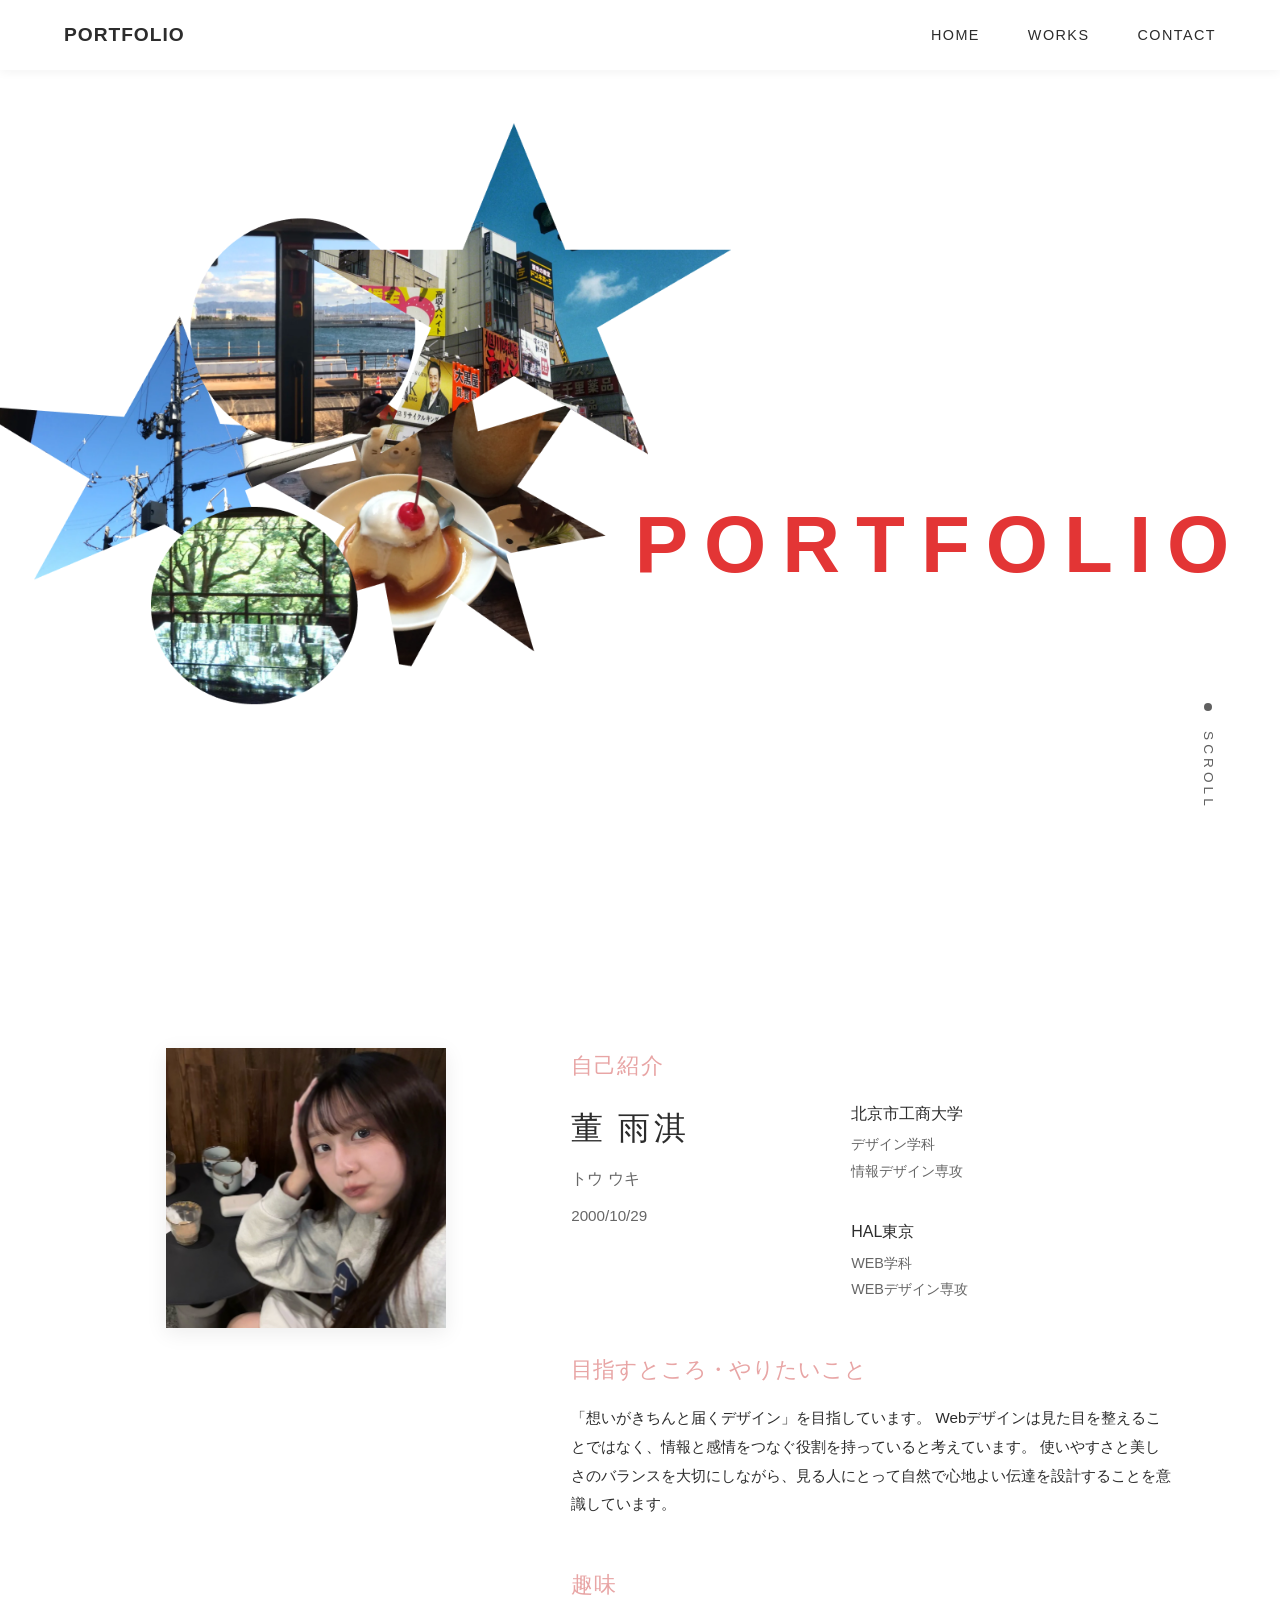
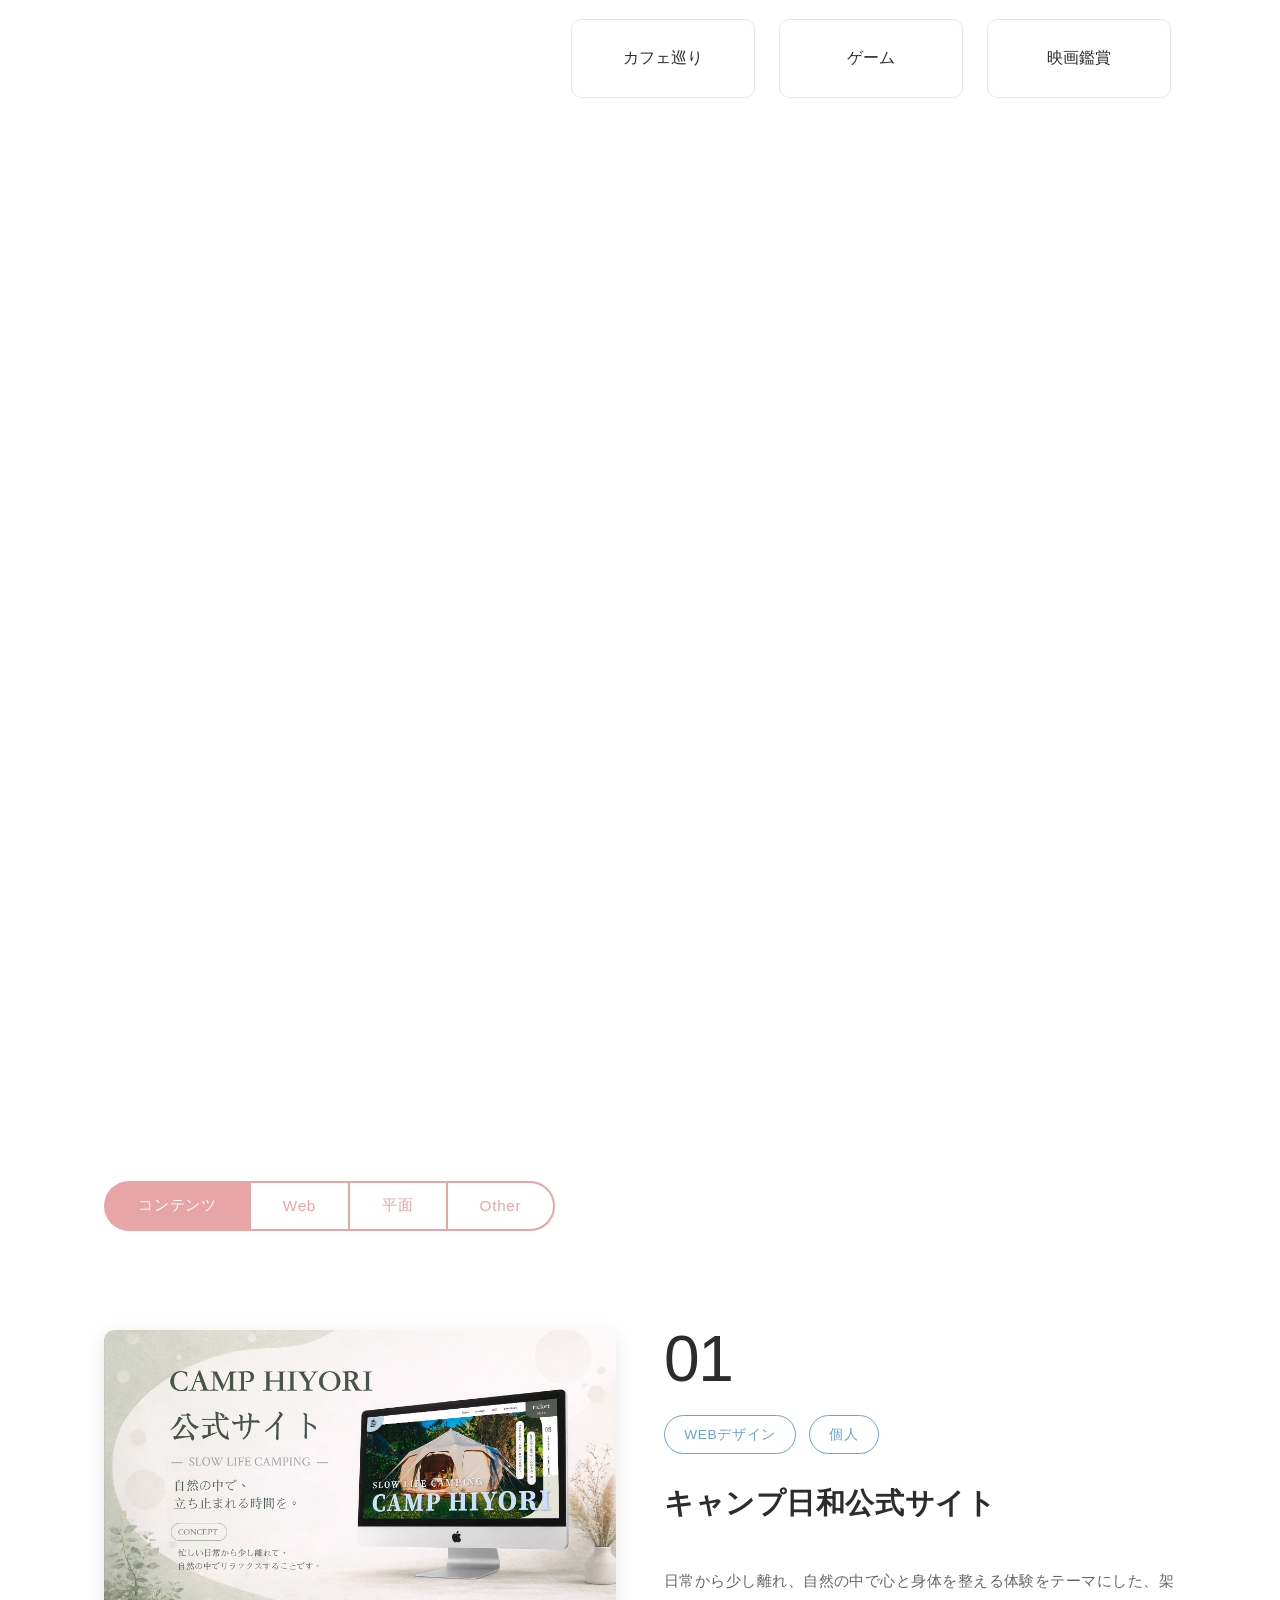
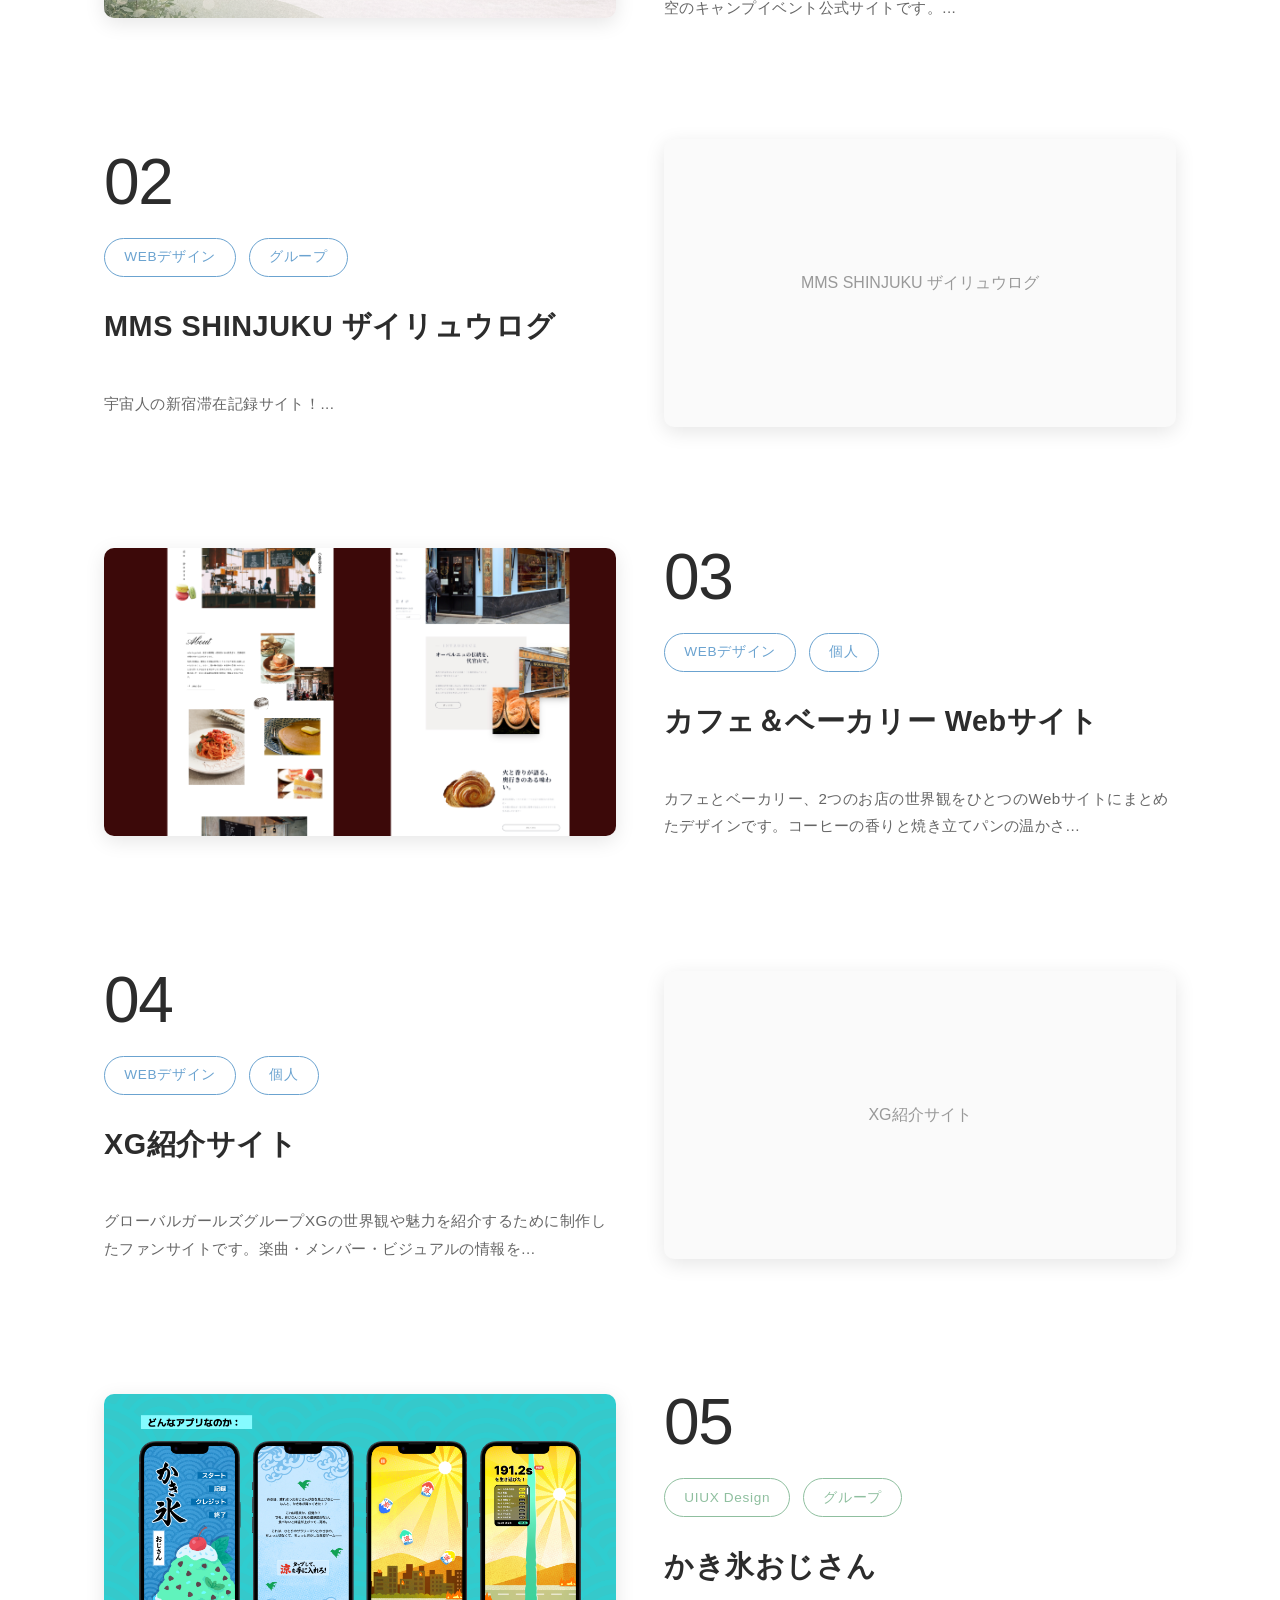
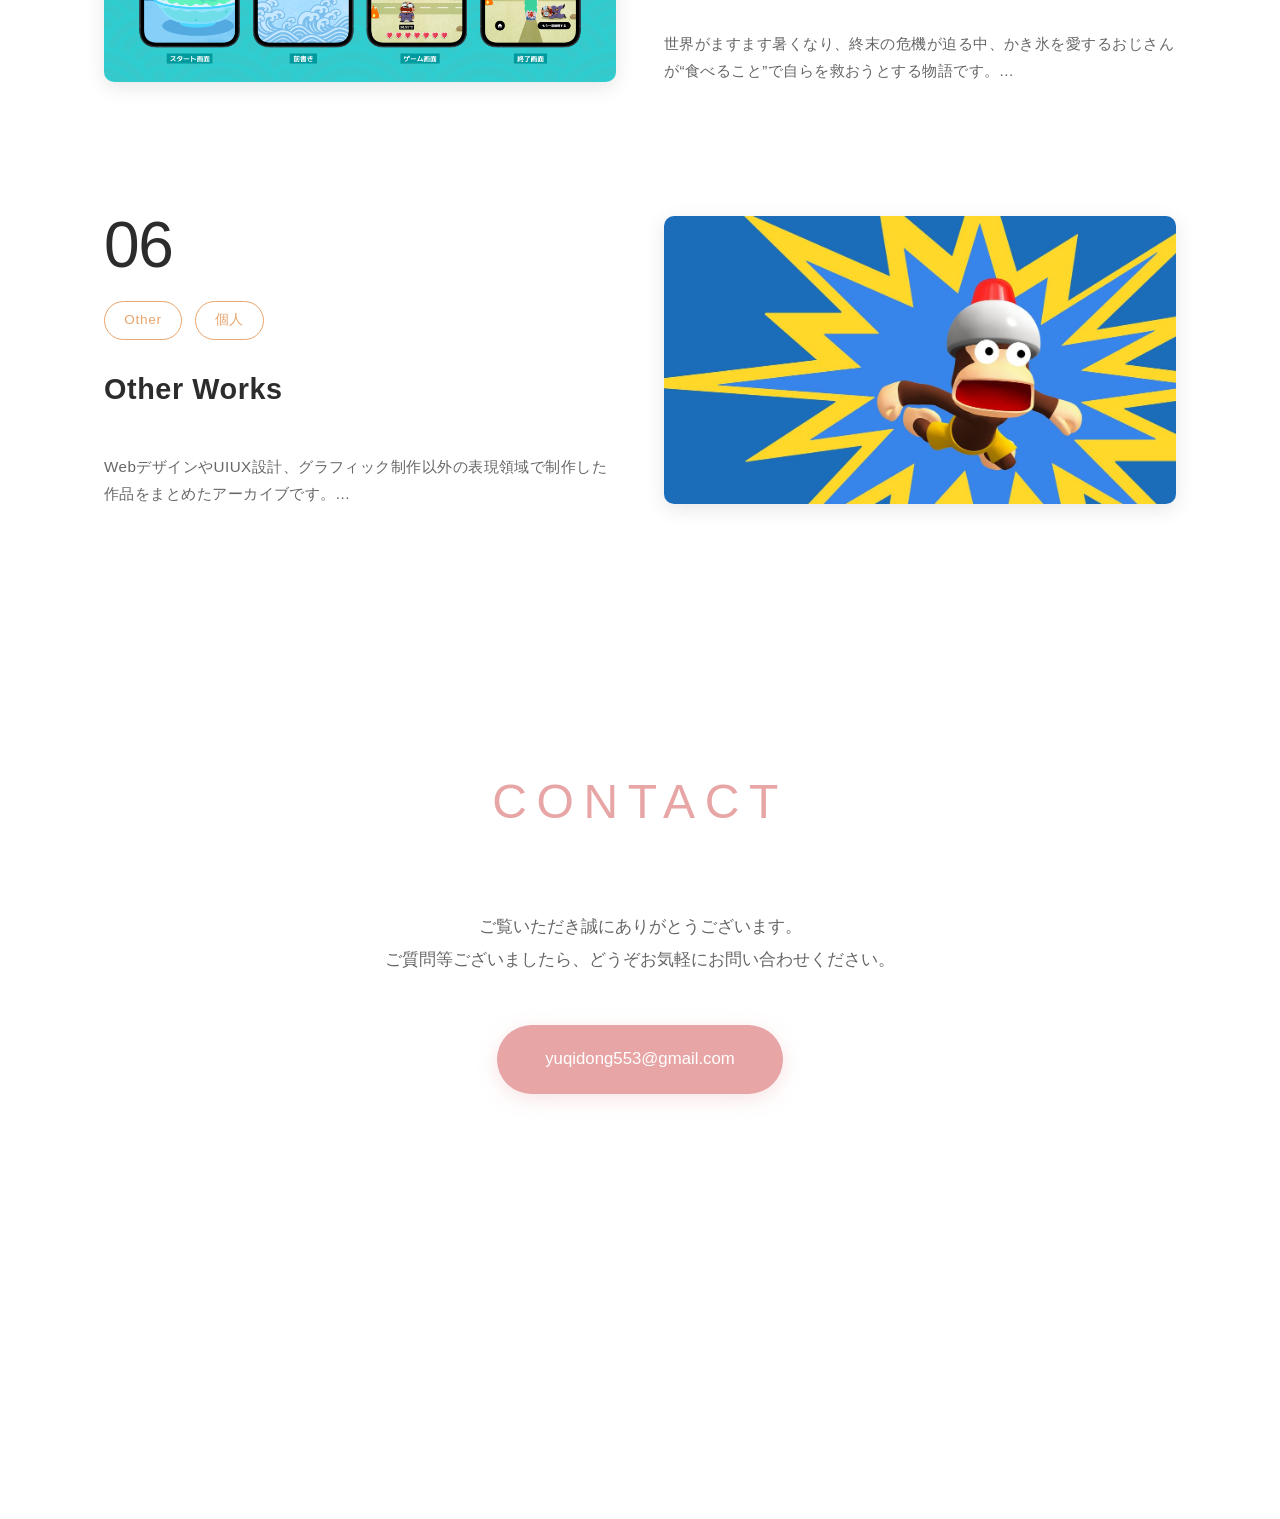
==== commit 1a9058c1: "1" ====
--- a/index.html
+++ b/index.html
@@ -280,8 +280,8 @@
             <h2 class="section-title">CONTACT</h2>
             <div class="contact-content">
                 <p class="contact-text">
-                    ご覧いただきありがとうございます。<br>
-                    お仕事のご依頼やご質問など、お気軽にお問い合わせください。
+                    ご覧いただき誠にありがとうございます。<br>
+                    ご質問等ございましたら、どうぞお気軽にお問い合わせください。
                 </p>
                 <div class="contact-info">
                     <a href="mailto:your.email@example.com" class="contact-btn">
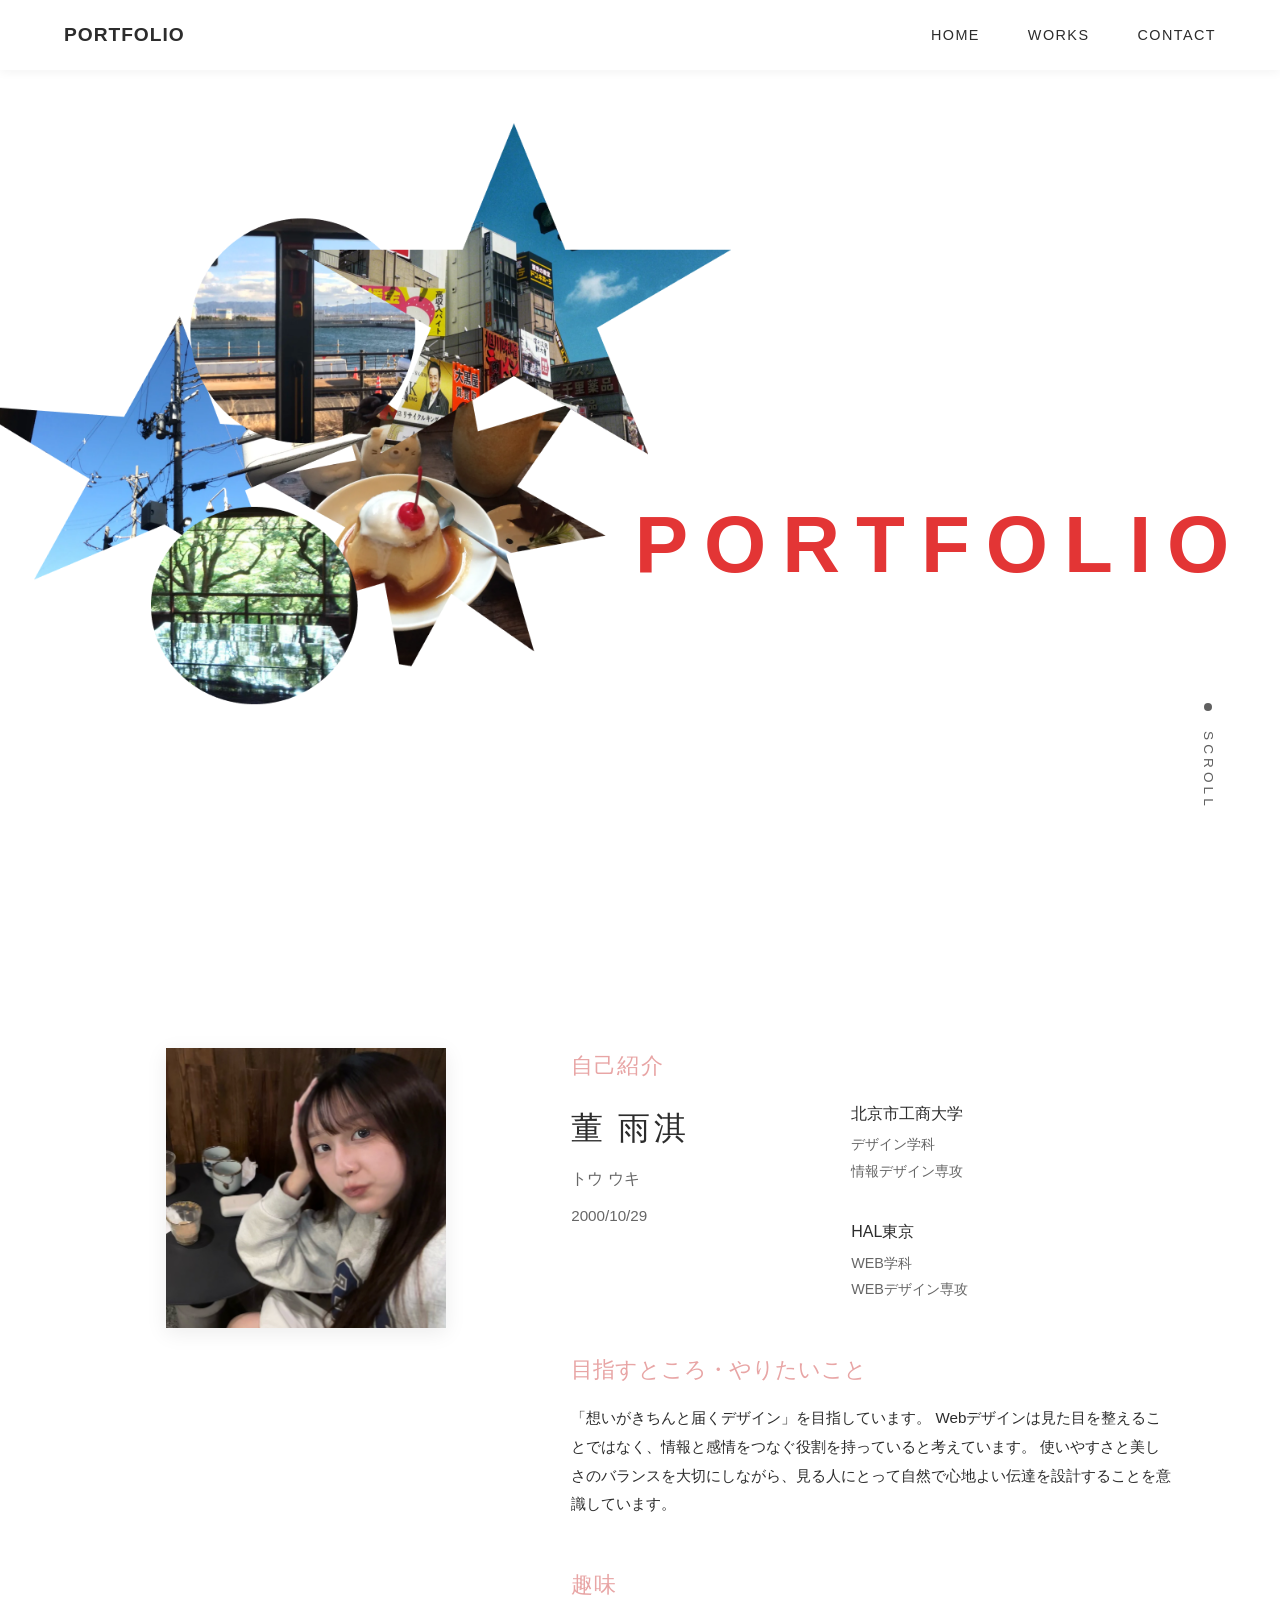
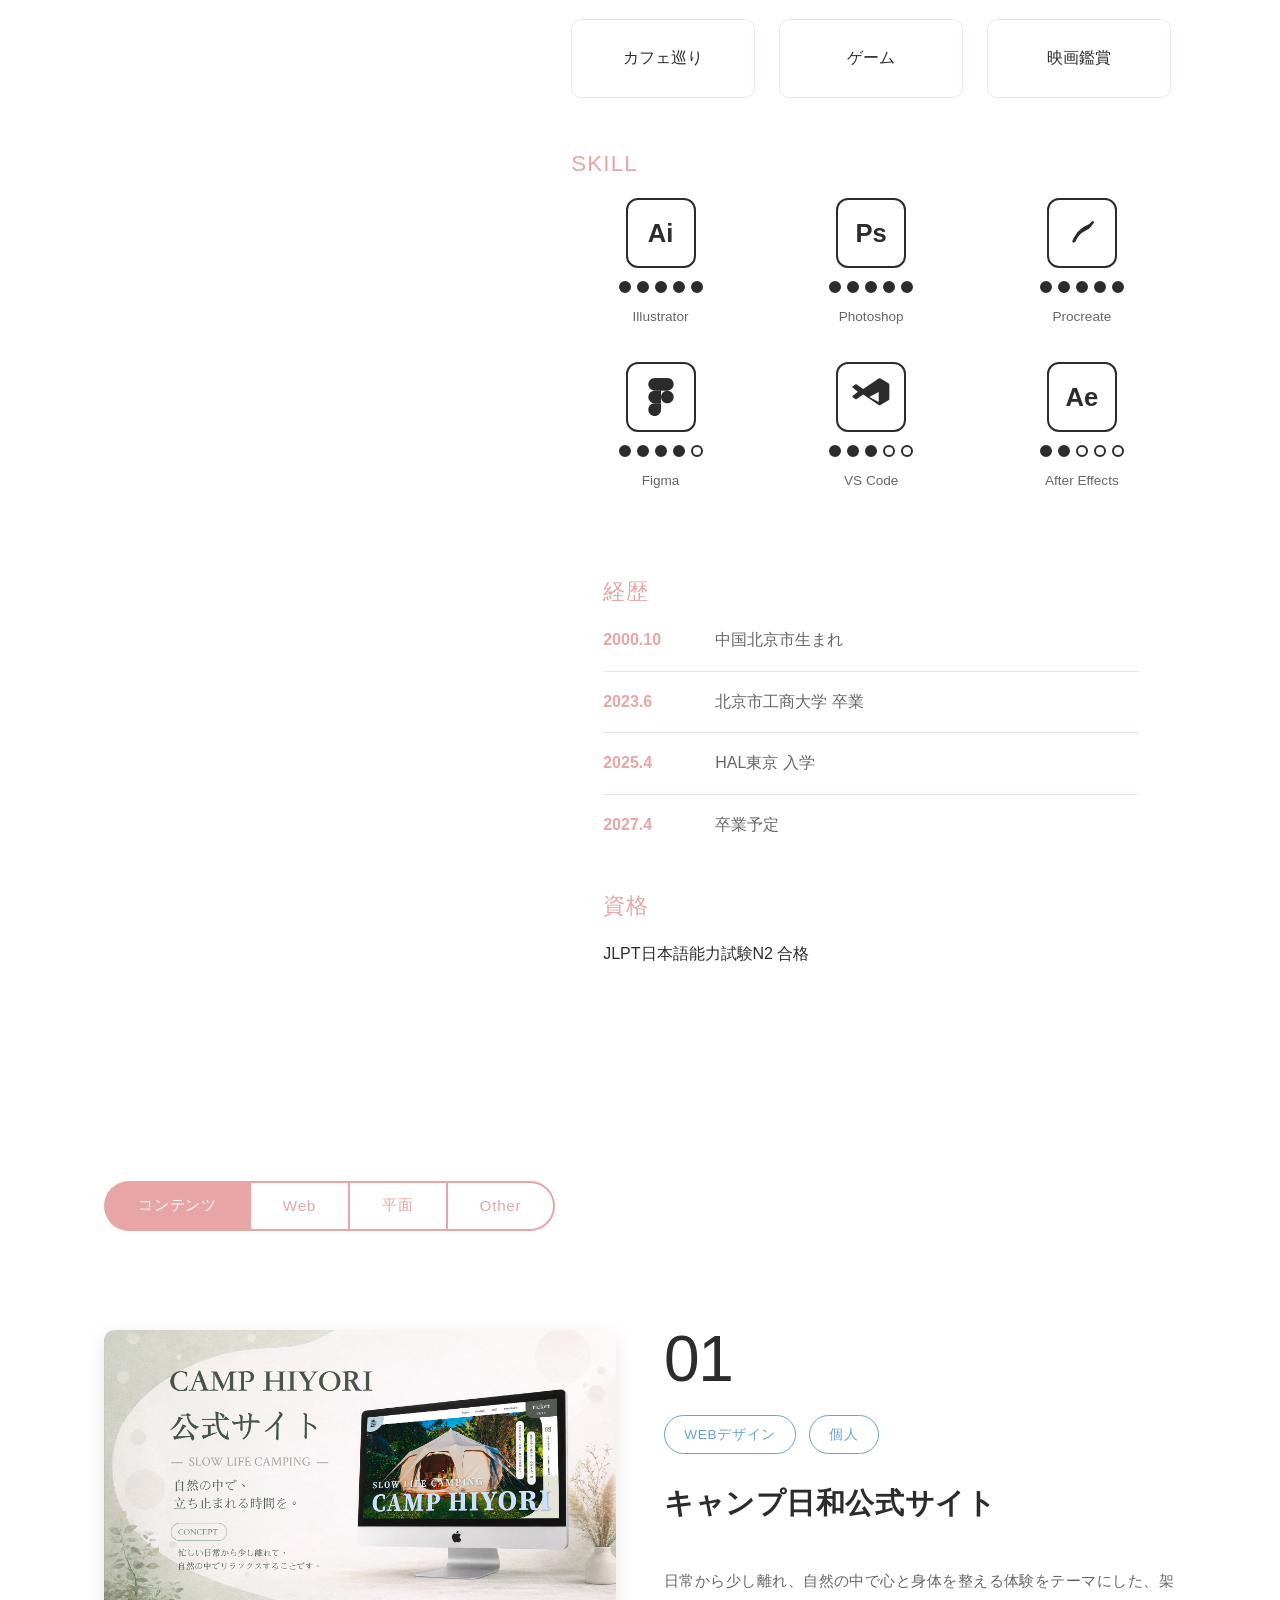
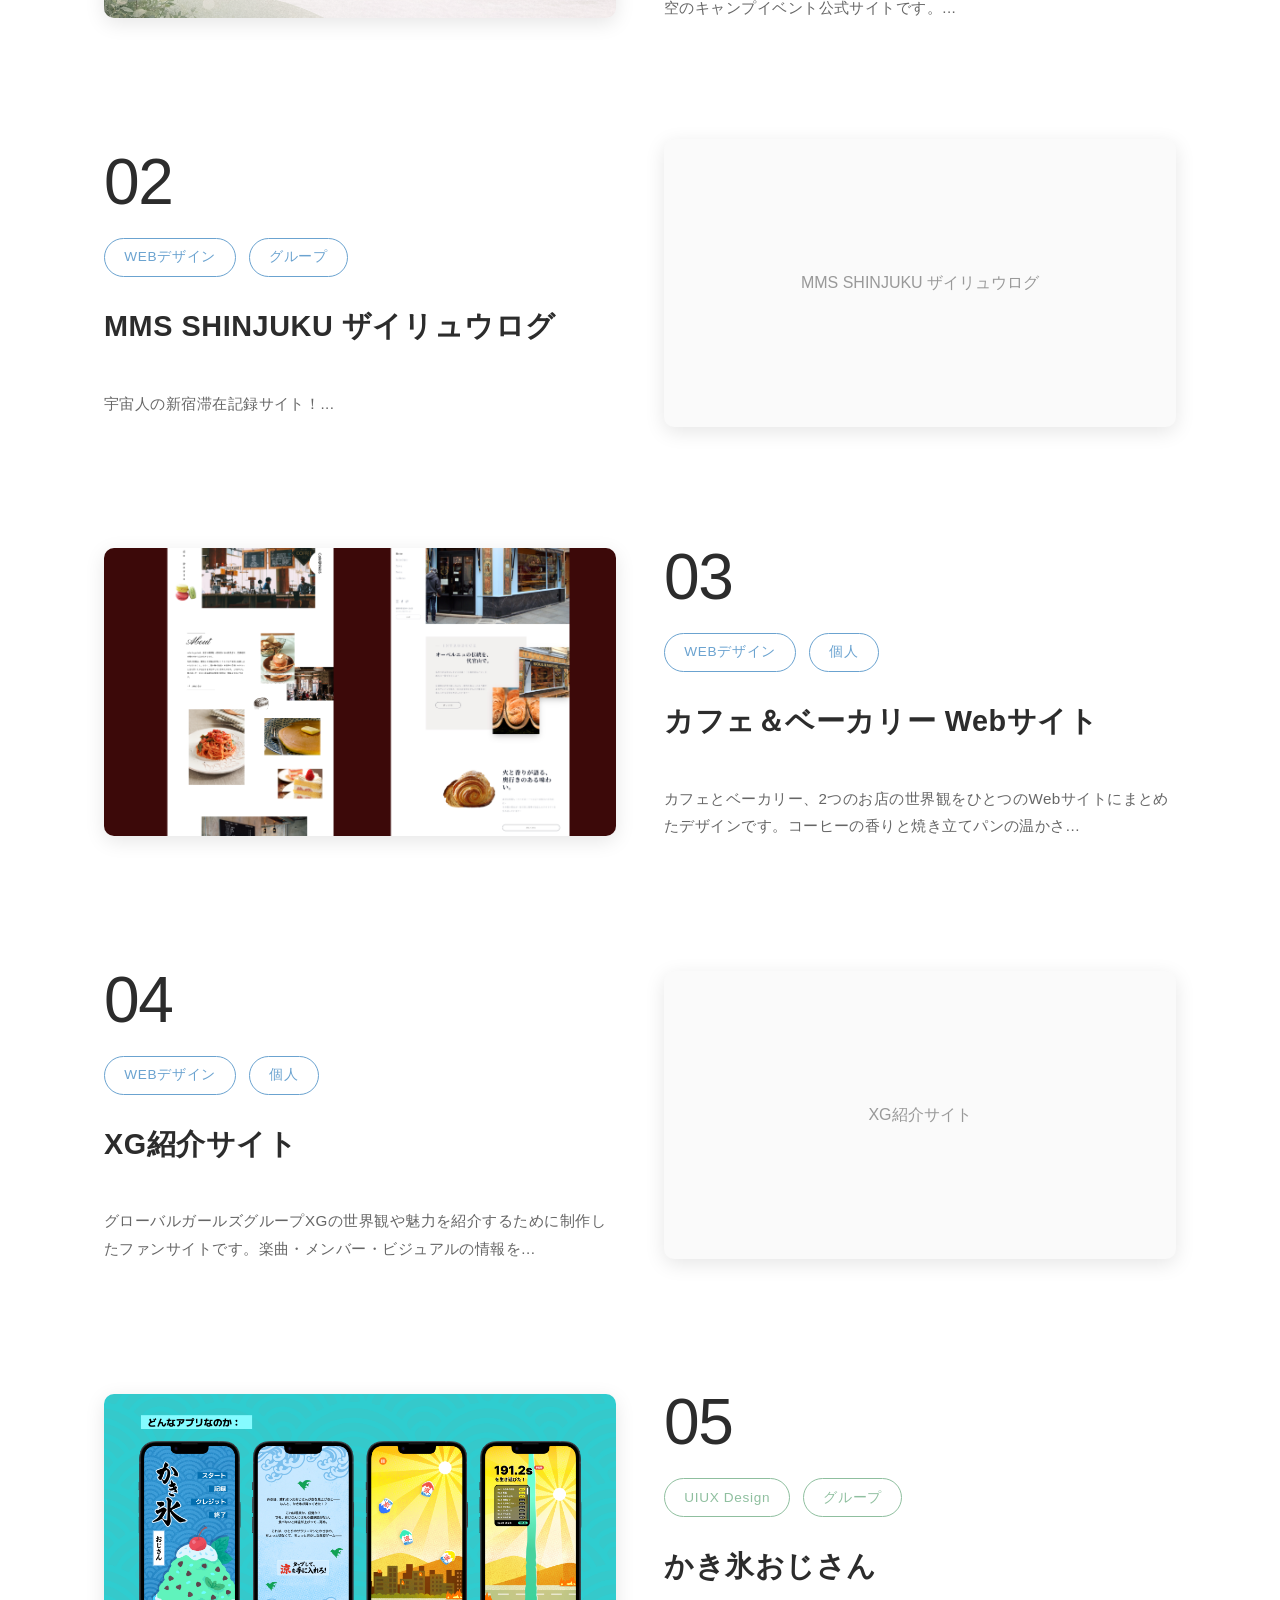
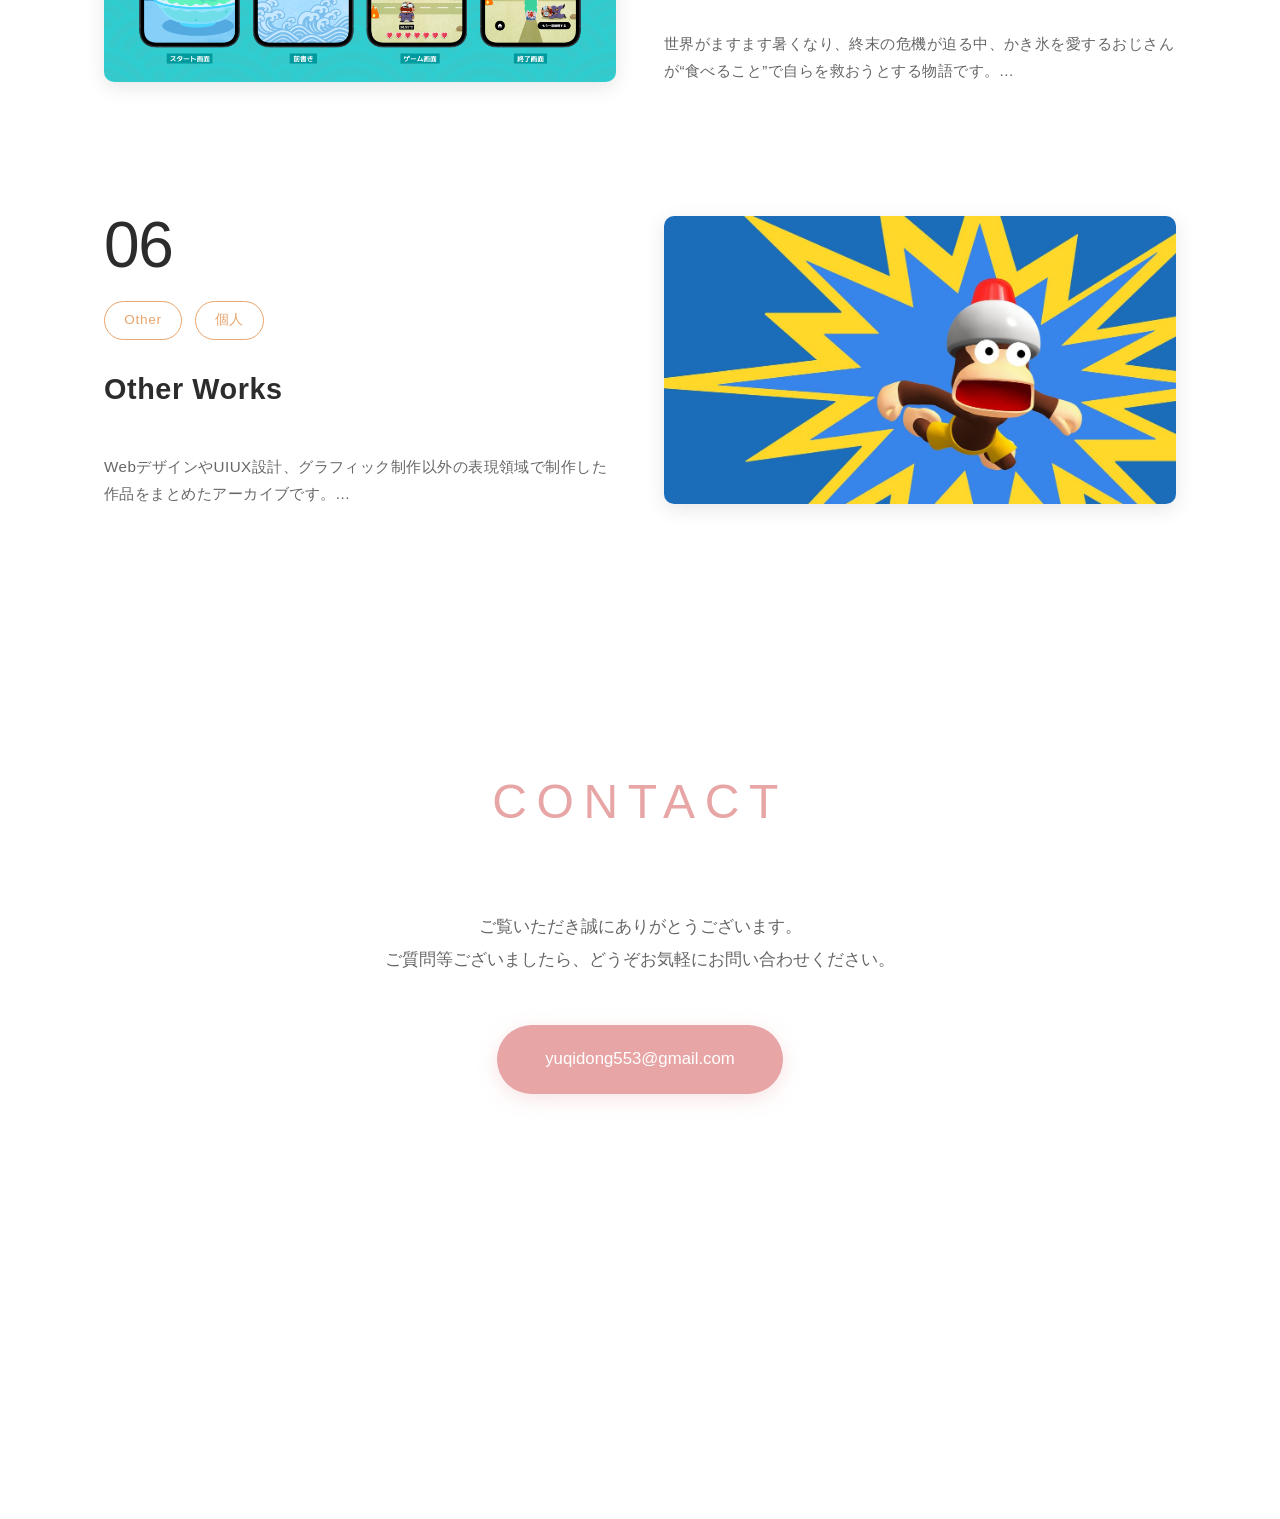
==== commit db72bc9e: "11" ====
--- a/index.html
+++ b/index.html
@@ -5,8 +5,76 @@
     <meta name="viewport" content="width=device-width, initial-scale=1.0">
     <title>トウ　ウキ - Portfolio</title>
     <link rel="stylesheet" href="style.css">
+    <style>
+        /* Loading Screen */
+        .loading-screen {
+            position: fixed;
+            top: 0;
+            left: 0;
+            width: 100%;
+            height: 100%;
+            background: #FFFFFF;
+            display: flex;
+            flex-direction: column;
+            justify-content: center;
+            align-items: center;
+            z-index: 99999;
+            transition: opacity 0.5s ease, visibility 0.5s ease;
+        }
+        
+        .loading-screen.hidden {
+            opacity: 0;
+            visibility: hidden;
+        }
+        
+        .loading-number {
+            font-family: 'Courier New', monospace;
+            font-size: 4rem;
+            font-weight: bold;
+            color: #E8A5A5;
+            letter-spacing: 0.1em;
+            image-rendering: pixelated;
+            text-shadow: 
+                4px 0 0 #F5D5D5,
+                -4px 0 0 #F5D5D5,
+                0 4px 0 #F5D5D5,
+                0 -4px 0 #F5D5D5;
+        }
+        
+        .loading-text {
+            margin-top: 1.5rem;
+            font-size: 0.85rem;
+            letter-spacing: 0.3em;
+            color: #999;
+            text-transform: uppercase;
+        }
+        
+        .loading-bar {
+            width: 200px;
+            height: 8px;
+            background: #F5D5D5;
+            margin-top: 1.5rem;
+            overflow: hidden;
+        }
+        
+        .loading-bar-inner {
+            height: 100%;
+            background: #E8A5A5;
+            width: 0%;
+            transition: width 0.1s ease;
+        }
+    </style>
 </head>
 <body>
+    <!-- Loading Screen -->
+    <div class="loading-screen" id="loadingScreen">
+        <div class="loading-number" id="loadingNumber">0</div>
+        <div class="loading-bar">
+            <div class="loading-bar-inner" id="loadingBar"></div>
+        </div>
+        <div class="loading-text">Loading</div>
+    </div>
+
     <!-- ナビゲーション -->
     <nav class="navbar">
         <div class="nav-logo">PORTFOLIO</div>
@@ -293,5 +361,38 @@
     </section>
 
     <script src="script.js"></script>
+    <script>
+        // Loading Animation
+        (function() {
+            const loadingScreen = document.getElementById('loadingScreen');
+            const loadingNumber = document.getElementById('loadingNumber');
+            const loadingBar = document.getElementById('loadingBar');
+            
+            let progress = 0;
+            const duration = 1500;
+            const interval = 30;
+            const steps = duration / interval;
+            const increment = 100 / steps;
+            
+            const updateProgress = () => {
+                progress += increment + Math.random() * 2;
+                if (progress > 100) progress = 100;
+                
+                const displayNum = Math.floor(progress);
+                loadingNumber.textContent = displayNum;
+                loadingBar.style.width = progress + '%';
+                
+                if (progress < 100) {
+                    setTimeout(updateProgress, interval);
+                } else {
+                    setTimeout(() => {
+                        loadingScreen.classList.add('hidden');
+                    }, 200);
+                }
+            };
+            
+            updateProgress();
+        })();
+    </script>
 </body>
 </html>
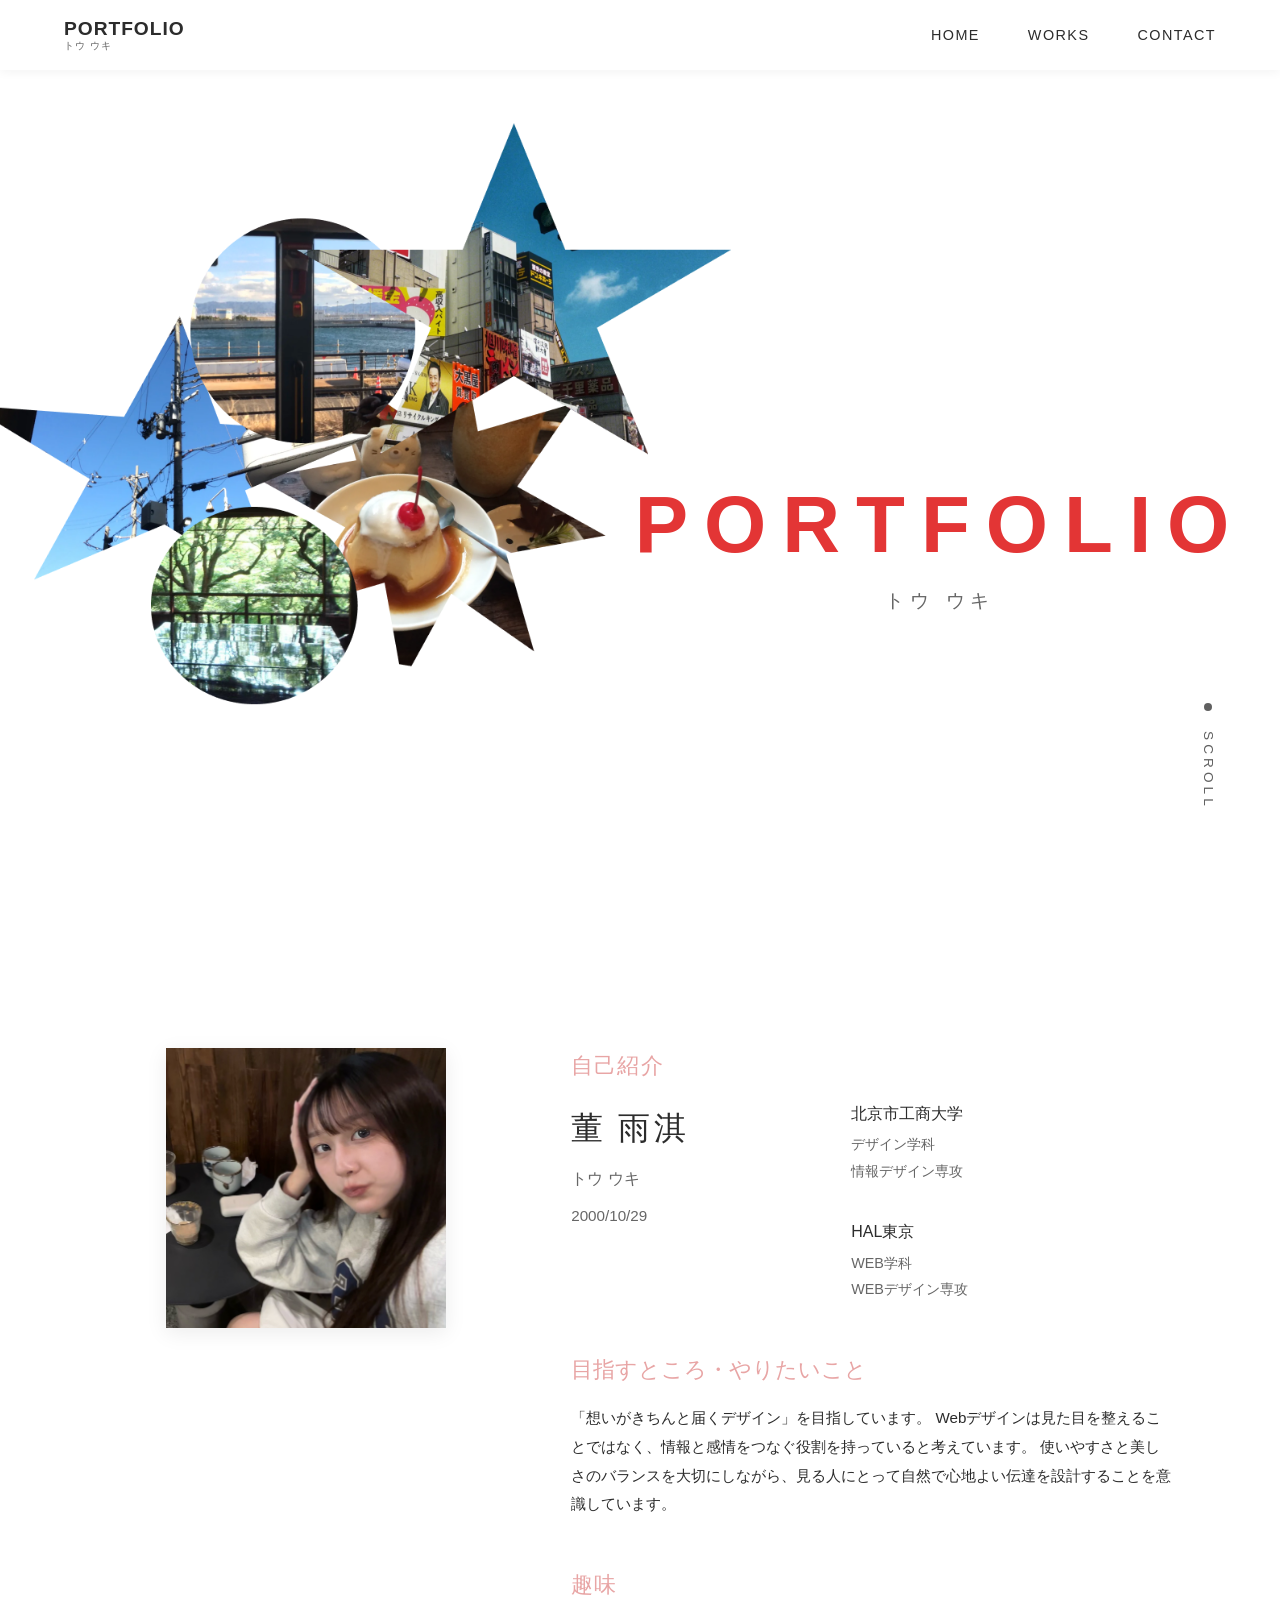
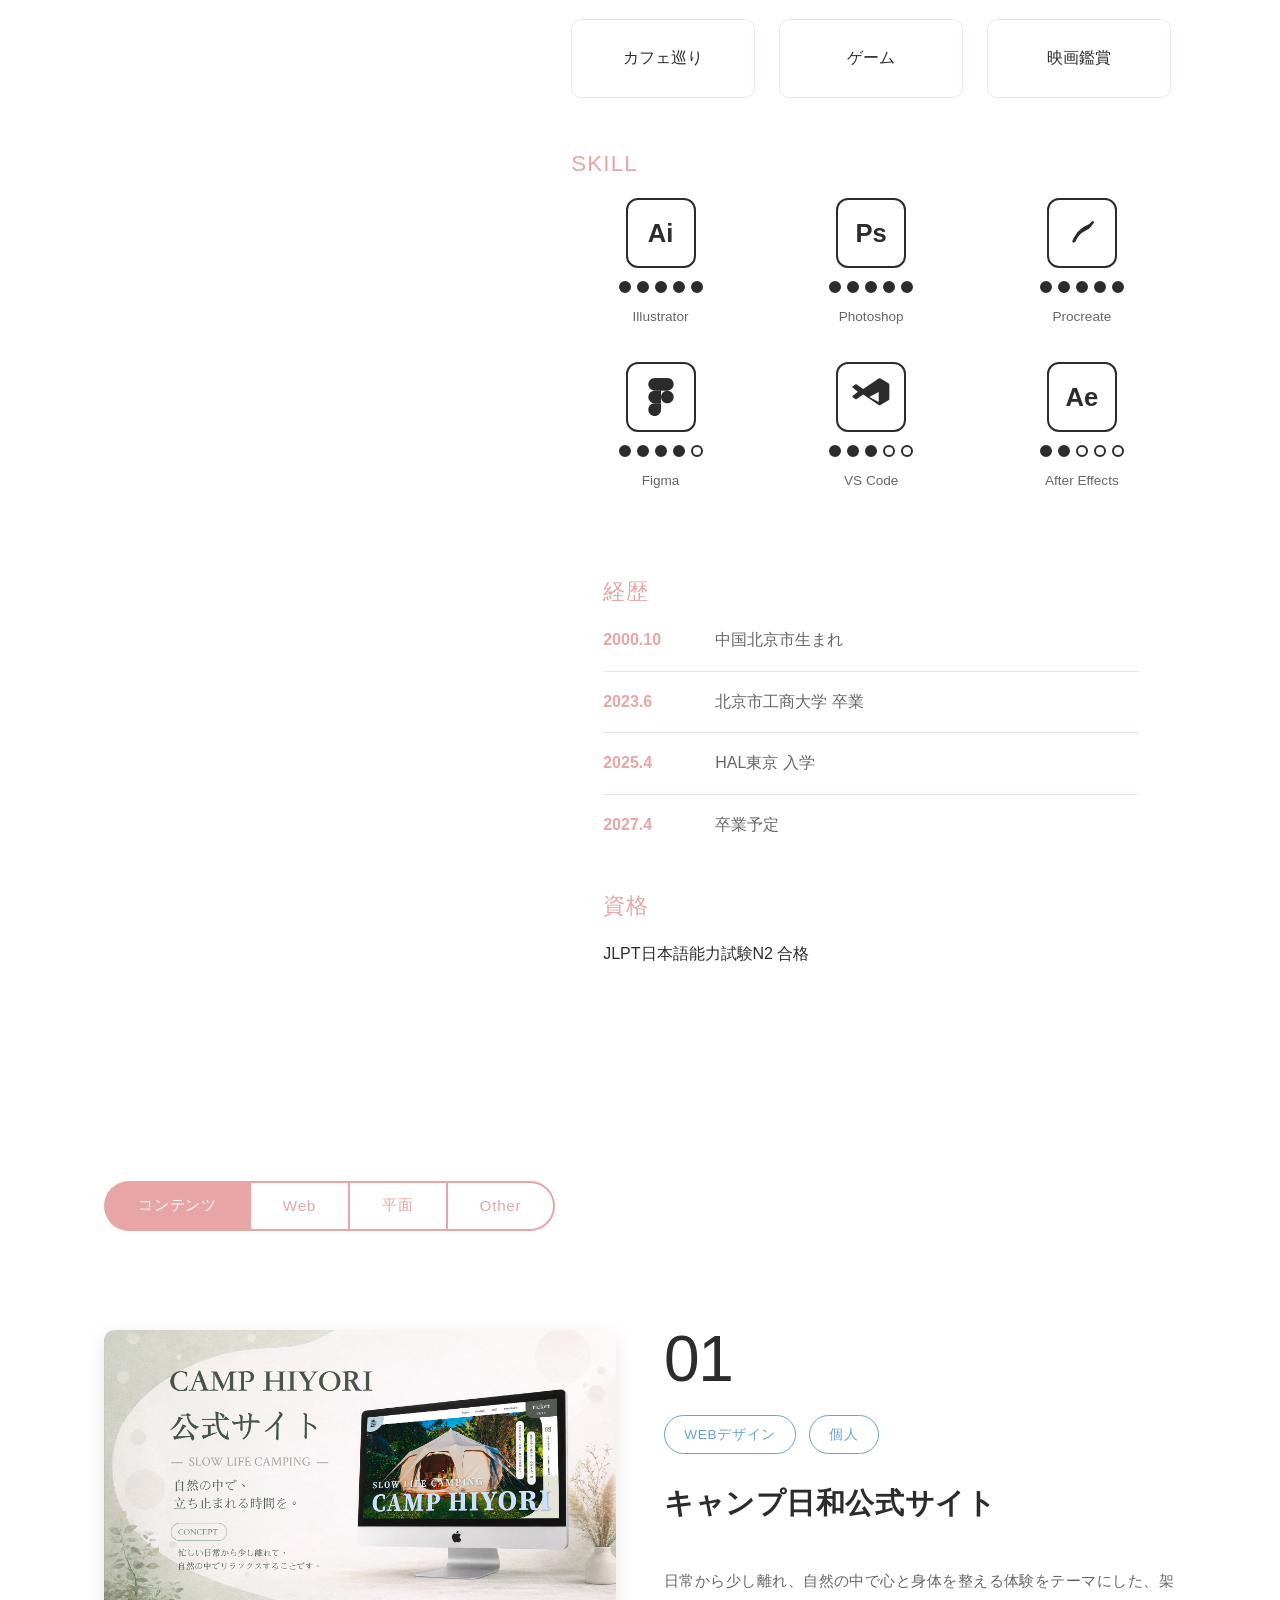
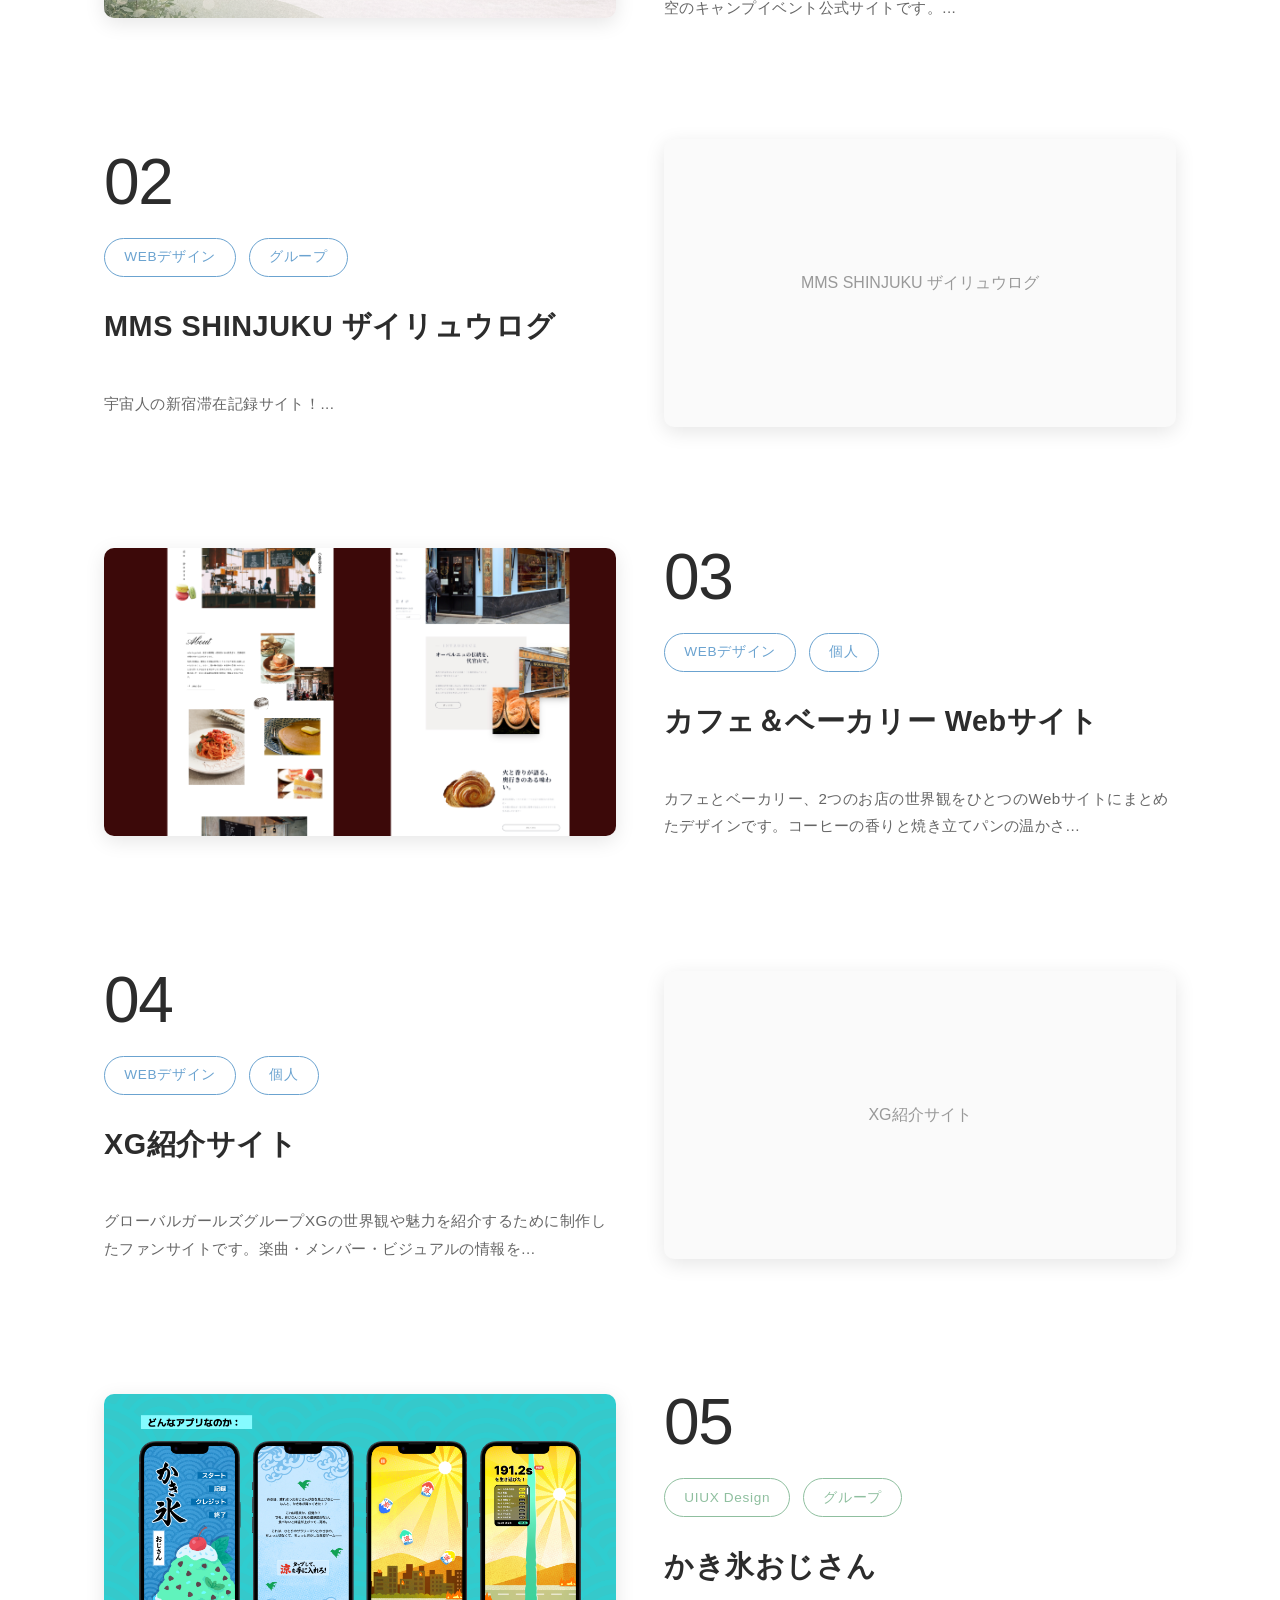
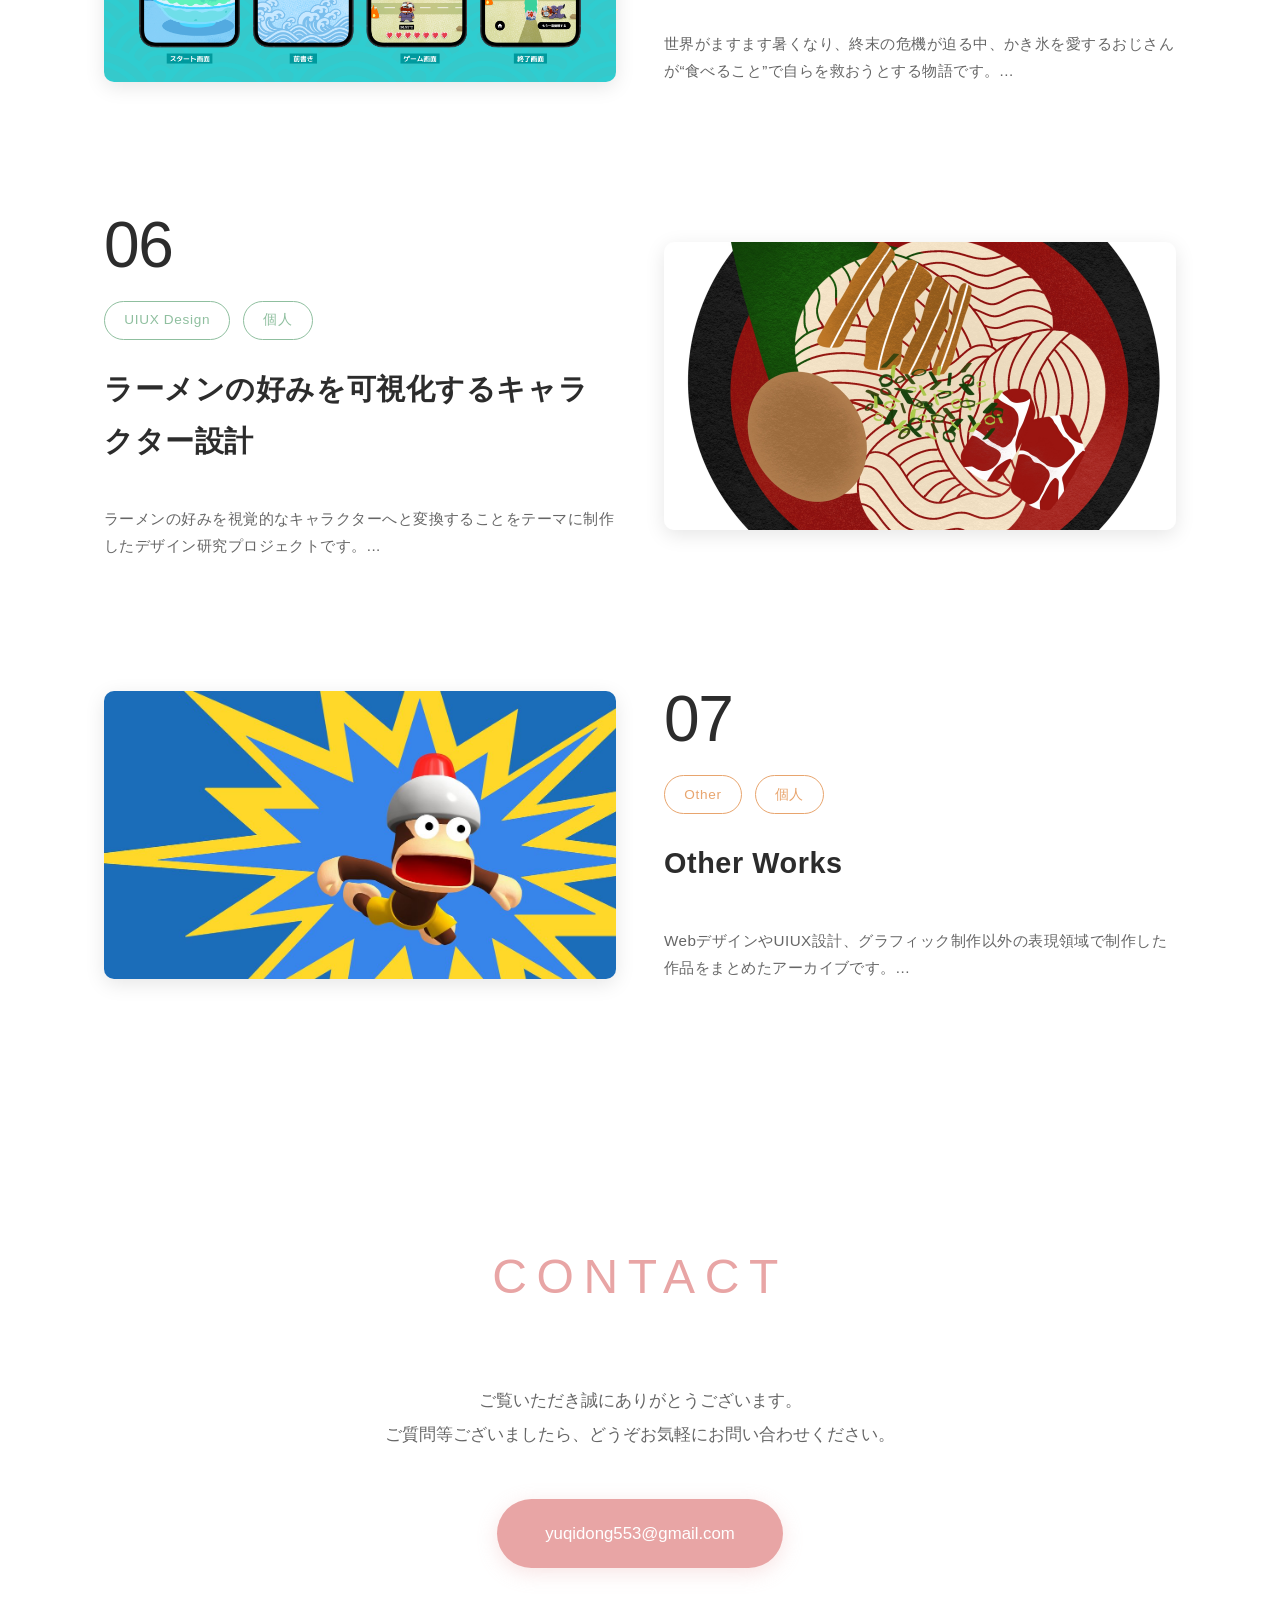
==== commit a2dd22e6: "1" ====
--- a/index.html
+++ b/index.html
@@ -6,78 +6,72 @@
     <title>トウ　ウキ - Portfolio</title>
     <link rel="stylesheet" href="style.css">
     <style>
-        /* Loading Screen */
-        .loading-screen {
+        /* Mobile Warning */
+        .mobile-warning {
+            display: none;
             position: fixed;
             top: 0;
             left: 0;
             width: 100%;
             height: 100%;
             background: #FFFFFF;
-            display: flex;
+            z-index: 999999;
             flex-direction: column;
             justify-content: center;
             align-items: center;
-            z-index: 99999;
-            transition: opacity 0.5s ease, visibility 0.5s ease;
+            text-align: center;
+            padding: 2rem;
         }
         
-        .loading-screen.hidden {
-            opacity: 0;
-            visibility: hidden;
+        .mobile-warning-icon {
+            font-size: 3rem;
+            margin-bottom: 1.5rem;
         }
         
-        .loading-number {
-            font-family: 'Courier New', monospace;
-            font-size: 4rem;
-            font-weight: bold;
-            color: #E8A5A5;
-            letter-spacing: 0.1em;
-            image-rendering: pixelated;
-            text-shadow: 
-                4px 0 0 #F5D5D5,
-                -4px 0 0 #F5D5D5,
-                0 4px 0 #F5D5D5,
-                0 -4px 0 #F5D5D5;
+        .mobile-warning-title {
+            font-family: 'Arial Black', Arial, sans-serif;
+            font-size: 1.5rem;
+            font-weight: 900;
+            color: #333;
+            margin-bottom: 1rem;
         }
         
-        .loading-text {
-            margin-top: 1.5rem;
-            font-size: 0.85rem;
-            letter-spacing: 0.3em;
-            color: #999;
-            text-transform: uppercase;
+        .mobile-warning-text {
+            font-size: 0.95rem;
+            color: #666;
+            line-height: 1.8;
         }
         
-        .loading-bar {
-            width: 200px;
-            height: 8px;
-            background: #F5D5D5;
-            margin-top: 1.5rem;
-            overflow: hidden;
-        }
-        
-        .loading-bar-inner {
-            height: 100%;
-            background: #E8A5A5;
-            width: 0%;
-            transition: width 0.1s ease;
+        @media (max-width: 768px) {
+            .mobile-warning {
+                display: flex;
+            }
+            
+            .loading-screen,
+            .navbar,
+            .section,
+            .modal {
+                display: none !important;
+            }
         }
     </style>
 </head>
 <body>
-    <!-- Loading Screen -->
-    <div class="loading-screen" id="loadingScreen">
-        <div class="loading-number" id="loadingNumber">0</div>
-        <div class="loading-bar">
-            <div class="loading-bar-inner" id="loadingBar"></div>
-        </div>
-        <div class="loading-text">Loading</div>
+    <!-- Mobile Warning -->
+    <div class="mobile-warning">
+        <div class="mobile-warning-icon">💻</div>
+        <div class="mobile-warning-title">PC版でご覧ください</div>
+        <div class="mobile-warning-text">
+            このポートフォリオサイトは<br>
+            PC環境での閲覧を推奨しております。<br><br>
+            より良い体験のため、<br>
+            パソコンからアクセスしてください。
+        </div>
     </div>
 
     <!-- ナビゲーション -->
     <nav class="navbar">
-        <div class="nav-logo">PORTFOLIO</div>
+        <a href="index.html" class="nav-logo">PORTFOLIO<span class="nav-logo-name">トウ ウキ</span></a>
         <ul class="nav-menu">
             <li><a href="#home" class="nav-link">HOME</a></li>
             <li><a href="#works" class="nav-link">WORKS</a></li>
@@ -96,6 +90,7 @@
             <div class="home-text">
                 <h1 class="main-title">
                     <span class="title-line">PORTFOLIO</span>
+                    <span class="title-name">トウ ウキ</span>
                 </h1>
             </div>
         </div>
@@ -361,38 +356,5 @@
     </section>
 
     <script src="script.js"></script>
-    <script>
-        // Loading Animation
-        (function() {
-            const loadingScreen = document.getElementById('loadingScreen');
-            const loadingNumber = document.getElementById('loadingNumber');
-            const loadingBar = document.getElementById('loadingBar');
-            
-            let progress = 0;
-            const duration = 1500;
-            const interval = 30;
-            const steps = duration / interval;
-            const increment = 100 / steps;
-            
-            const updateProgress = () => {
-                progress += increment + Math.random() * 2;
-                if (progress > 100) progress = 100;
-                
-                const displayNum = Math.floor(progress);
-                loadingNumber.textContent = displayNum;
-                loadingBar.style.width = progress + '%';
-                
-                if (progress < 100) {
-                    setTimeout(updateProgress, interval);
-                } else {
-                    setTimeout(() => {
-                        loadingScreen.classList.add('hidden');
-                    }, 200);
-                }
-            };
-            
-            updateProgress();
-        })();
-    </script>
 </body>
 </html>
--- a/style.css
+++ b/style.css
@@ -76,6 +76,16 @@
     font-size: 1.2rem;
     font-weight: 600;
     letter-spacing: 0.05em;
+    display: flex;
+    flex-direction: column;
+    line-height: 1.2;
+}
+
+.nav-logo-name {
+    font-size: 0.65rem;
+    font-weight: 400;
+    color: var(--text-light);
+    letter-spacing: 0.1em;
 }
 
 .nav-menu {
@@ -210,6 +220,16 @@
     display: block;
 }
 
+.title-name {
+    display: block;
+    font-size: 1.2rem;
+    font-weight: 400;
+    font-family: sans-serif;
+    color: var(--text-light);
+    letter-spacing: 0.3em;
+    margin-top: 1rem;
+}
+
 .title-years {
     display: block;
     font-size: 2rem;
@@ -860,6 +880,31 @@
     position: relative;
     border-radius: 10px;
     box-shadow: 0 5px 20px rgba(0, 0, 0, 0.1);
+}
+
+.cursor-circle {
+    position: fixed;
+    width: 100px;
+    height: 100px;
+    background: rgba(0, 0, 0, 0.85);
+    border-radius: 50%;
+    display: flex;
+    align-items: center;
+    justify-content: center;
+    color: #fff;
+    font-size: 1.1rem;
+    font-weight: 500;
+    letter-spacing: 0.15em;
+    pointer-events: none;
+    transform: translate(-50%, -50%) scale(0);
+    opacity: 0;
+    transition: transform 0.2s ease, opacity 0.2s ease;
+    z-index: 9999;
+}
+
+.cursor-circle.active {
+    transform: translate(-50%, -50%) scale(1);
+    opacity: 1;
 }
 
 .work-image img {
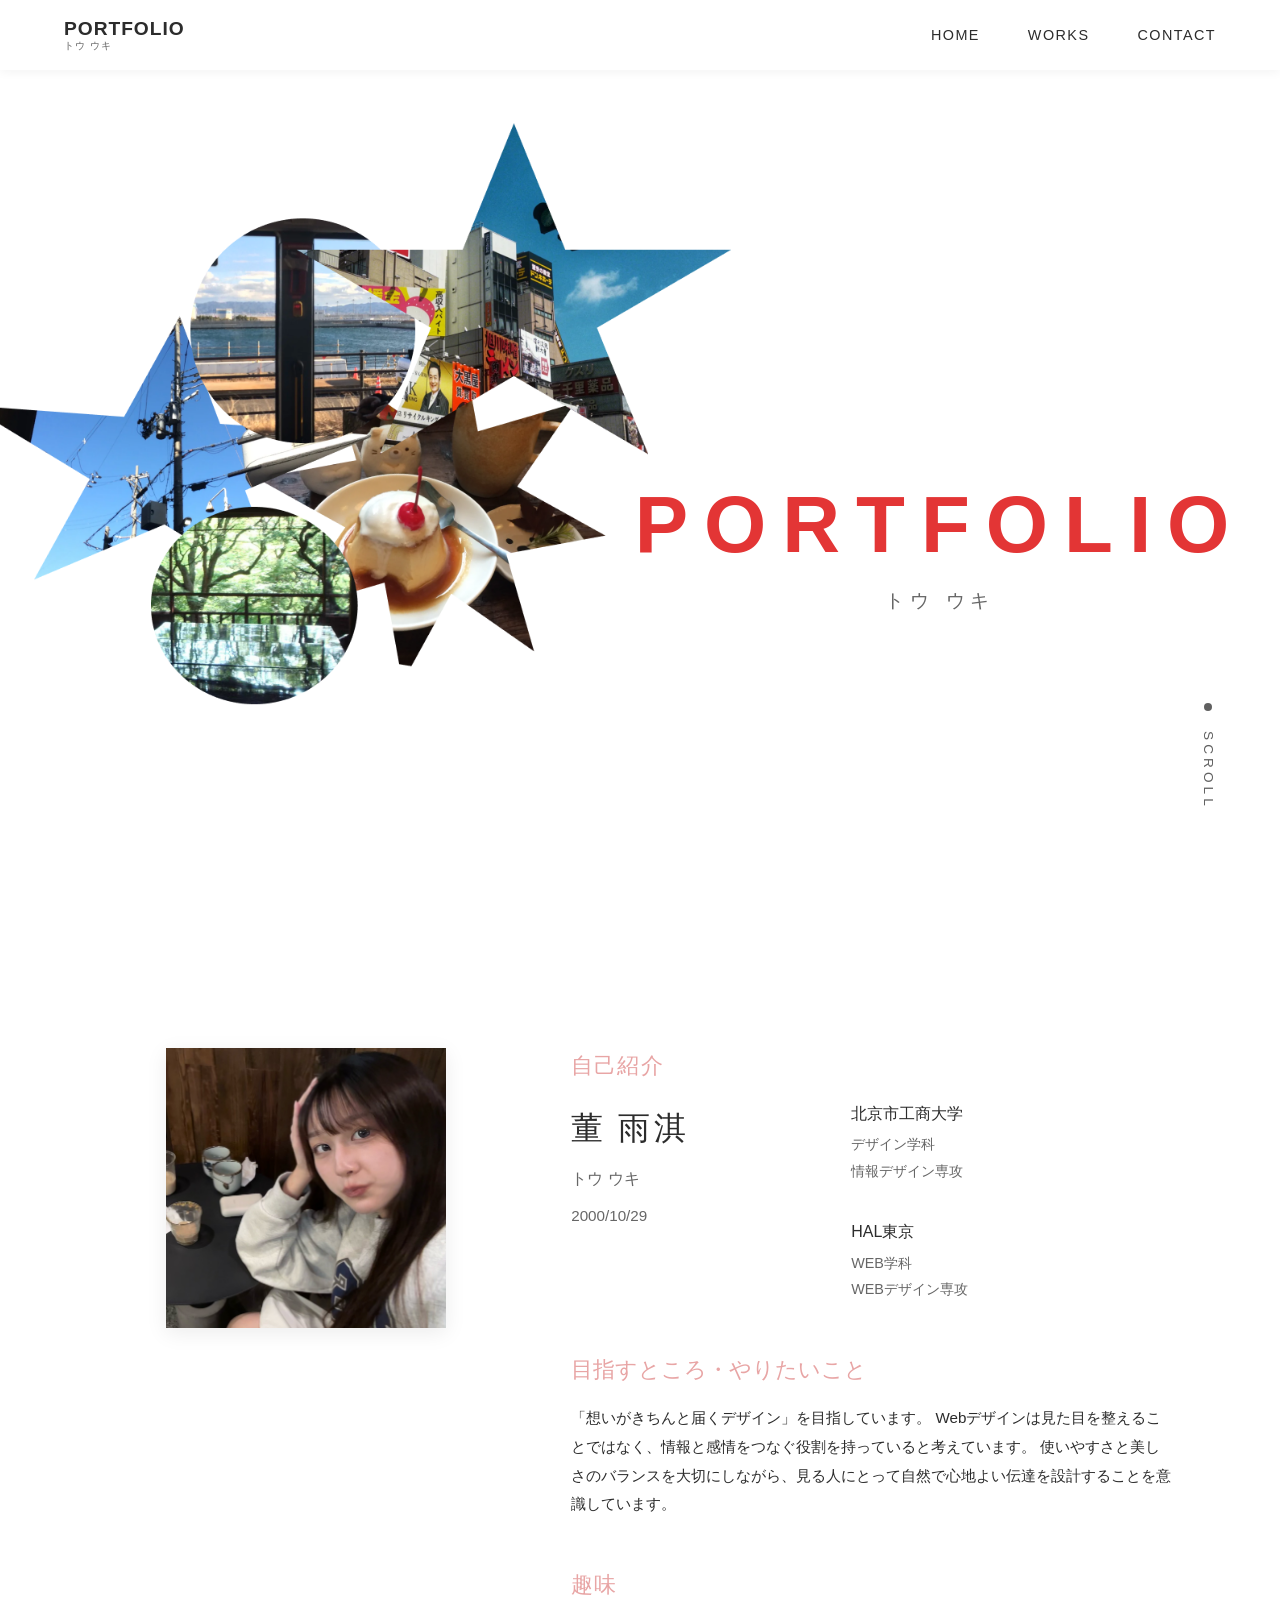
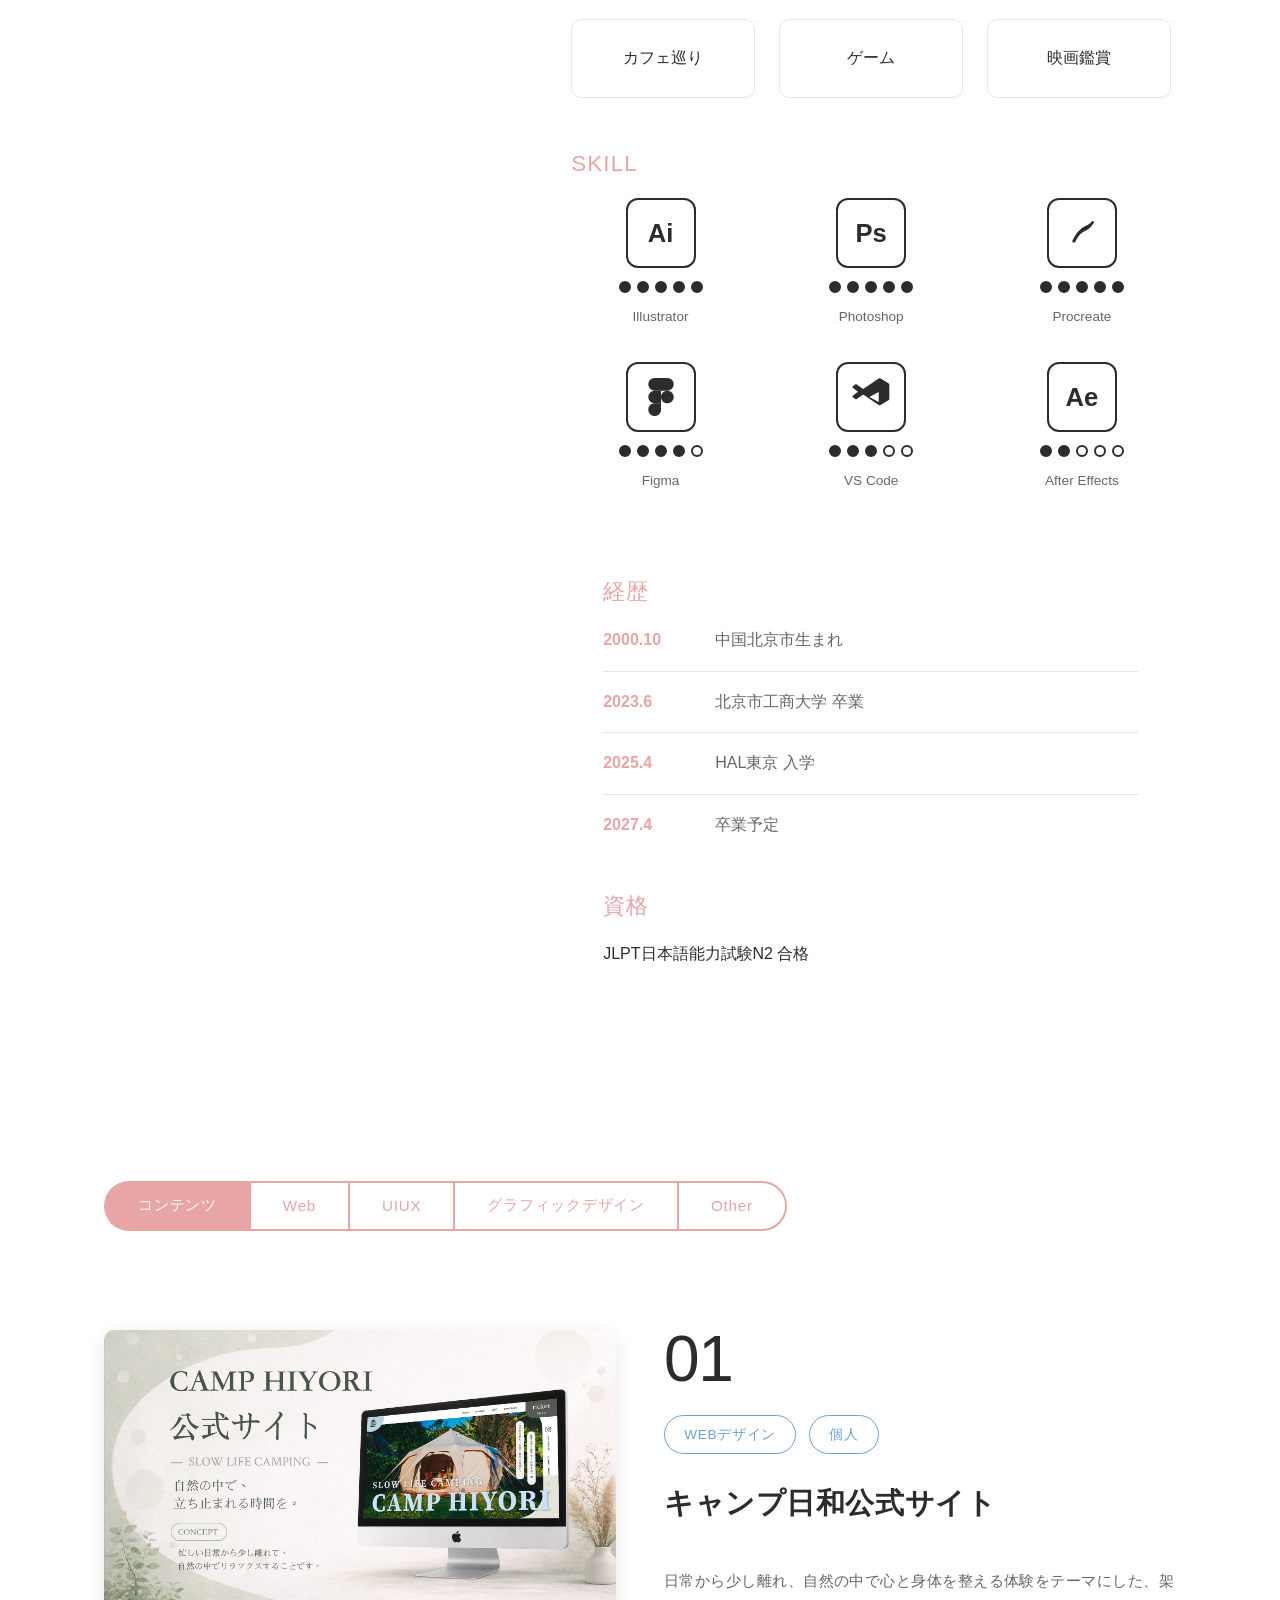
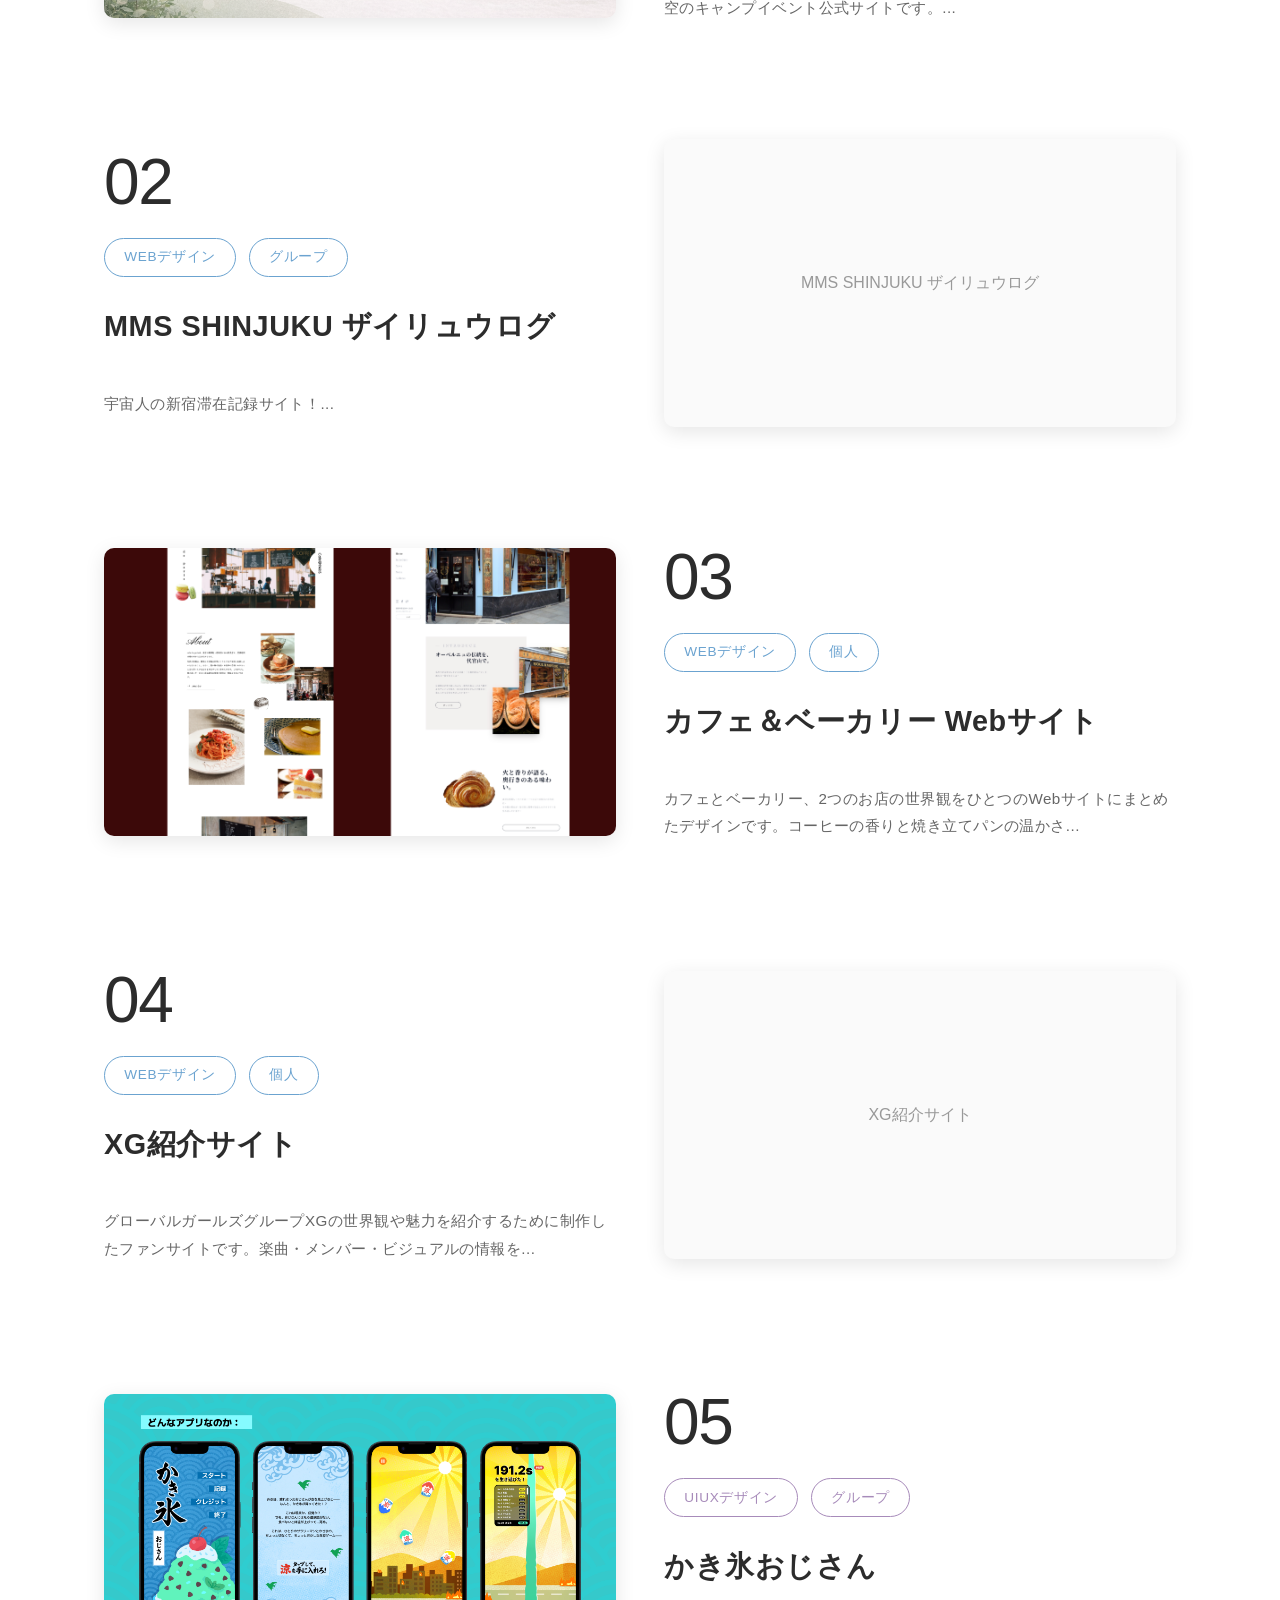
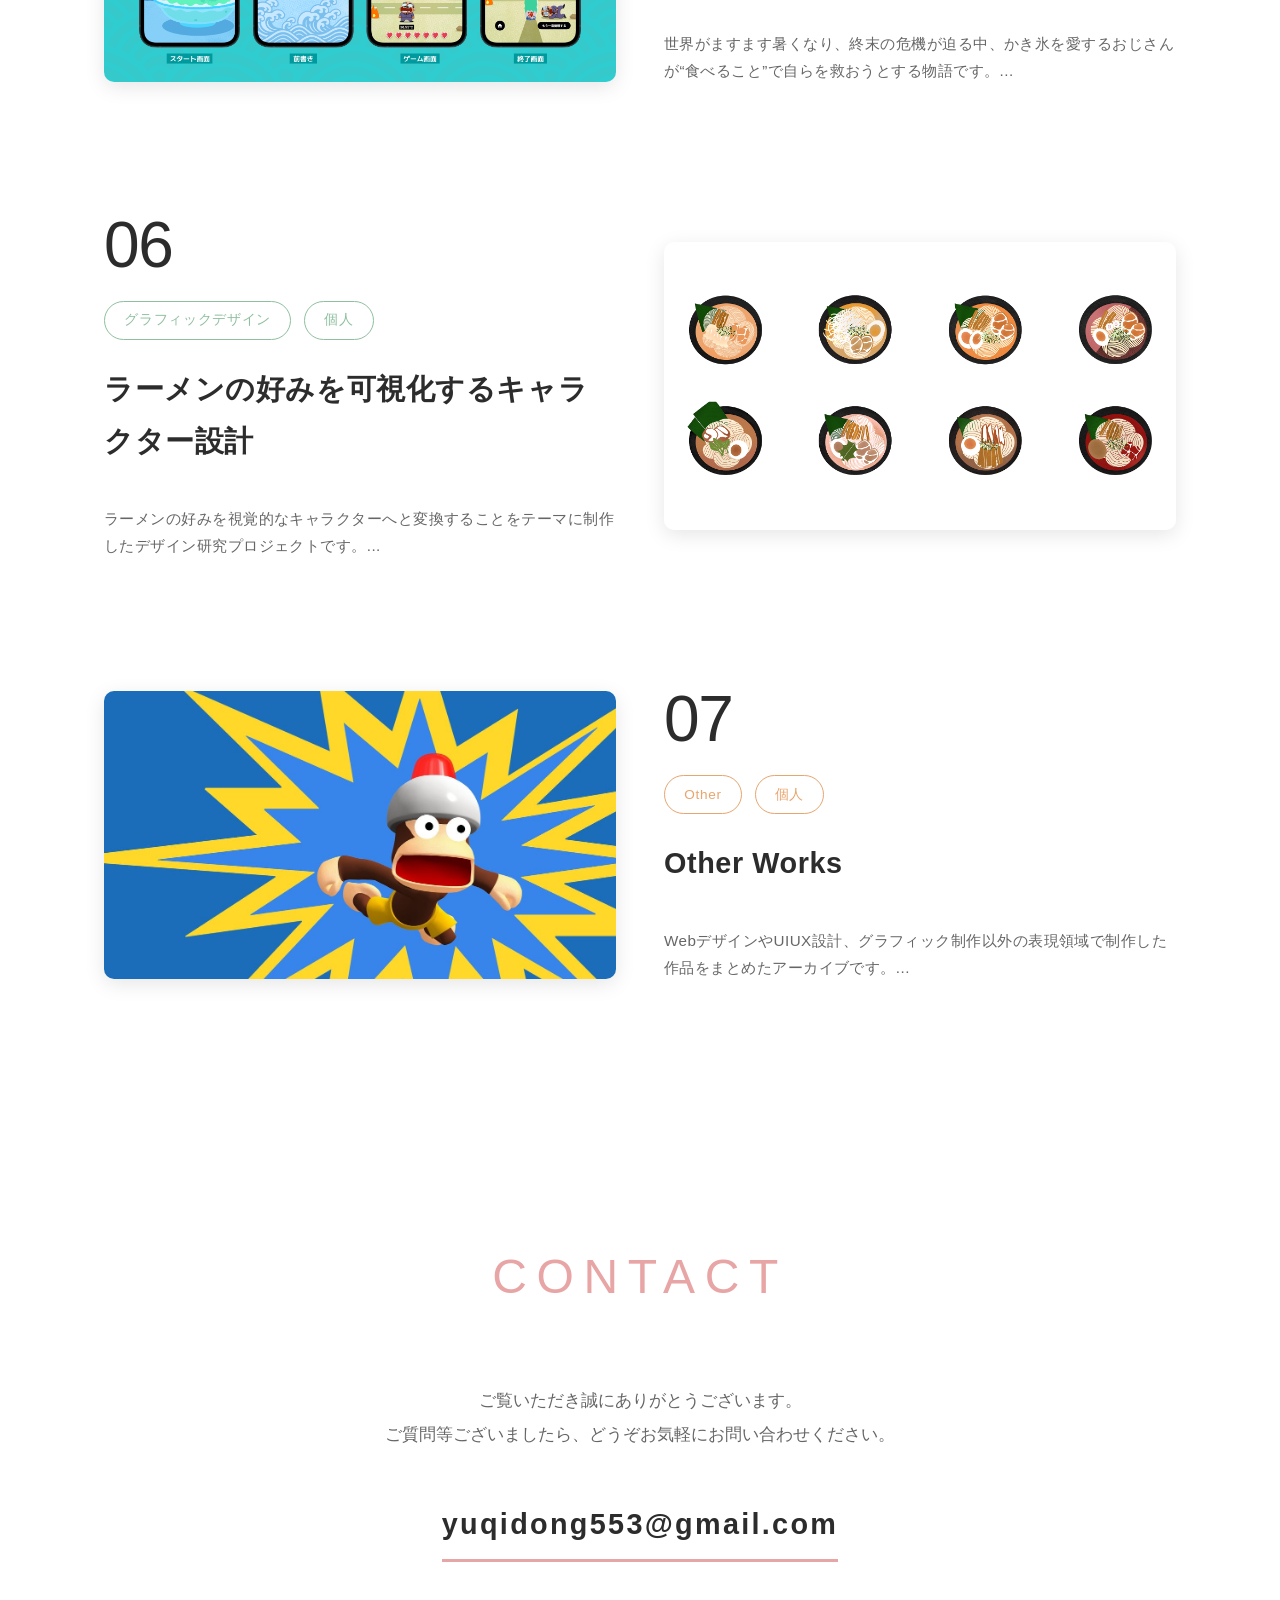
==== commit 187c94ca: "1" ====
--- a/index.html
+++ b/index.html
@@ -291,7 +291,8 @@
             <div class="category-filter">
                 <button class="filter-btn active" data-category="all">コンテンツ</button>
                 <button class="filter-btn" data-category="web">Web</button>
-                <button class="filter-btn" data-category="graphic">平面</button>
+                <button class="filter-btn" data-category="uiux">UIUX</button>
+                <button class="filter-btn" data-category="graphic">グラフィックデザイン</button>
                 <button class="filter-btn" data-category="other">Other</button>
             </div>
 
@@ -347,9 +348,7 @@
                     ご質問等ございましたら、どうぞお気軽にお問い合わせください。
                 </p>
                 <div class="contact-info">
-                    <a href="mailto:your.email@example.com" class="contact-btn">
-                        yuqidong553@gmail.com
-                    </a>
+                    <p class="contact-email">yuqidong553@gmail.com</p>
                 </div>
             </div>
         </div>
--- a/style.css
+++ b/style.css
@@ -961,6 +961,11 @@
 .work-tag.orange {
     border-color: #E8A56E;
     color: #E8A56E;
+}
+
+.work-tag.purple {
+    border-color: #A78BBA;
+    color: #A78BBA;
 }
 
 .work-tag.pink {
@@ -1172,25 +1177,14 @@
     color: var(--text-light);
 }
 
-.contact-btn {
-    display: inline-flex;
-    align-items: center;
-    justify-content: center;
-    gap: 1rem;
-    padding: 1.2rem 3rem;
-    background-color: var(--primary-color);
-    color: var(--bg-white);
-    border-radius: 50px;
-    font-size: 1.05rem;
-    font-weight: 400;
-    transition: var(--transition);
-    box-shadow: 0 5px 20px rgba(232, 165, 165, 0.3);
-}
-
-.contact-btn:hover {
-    background-color: var(--secondary-color);
-    transform: translateY(-3px);
-    box-shadow: 0 10px 30px rgba(232, 165, 165, 0.4);
+.contact-email {
+    font-size: 1.8rem;
+    font-weight: 600;
+    color: var(--text-dark);
+    letter-spacing: 0.08em;
+    padding-bottom: 0.5rem;
+    border-bottom: 3px solid var(--primary-color);
+    display: inline-block;
 }
 
 /* ========================================
